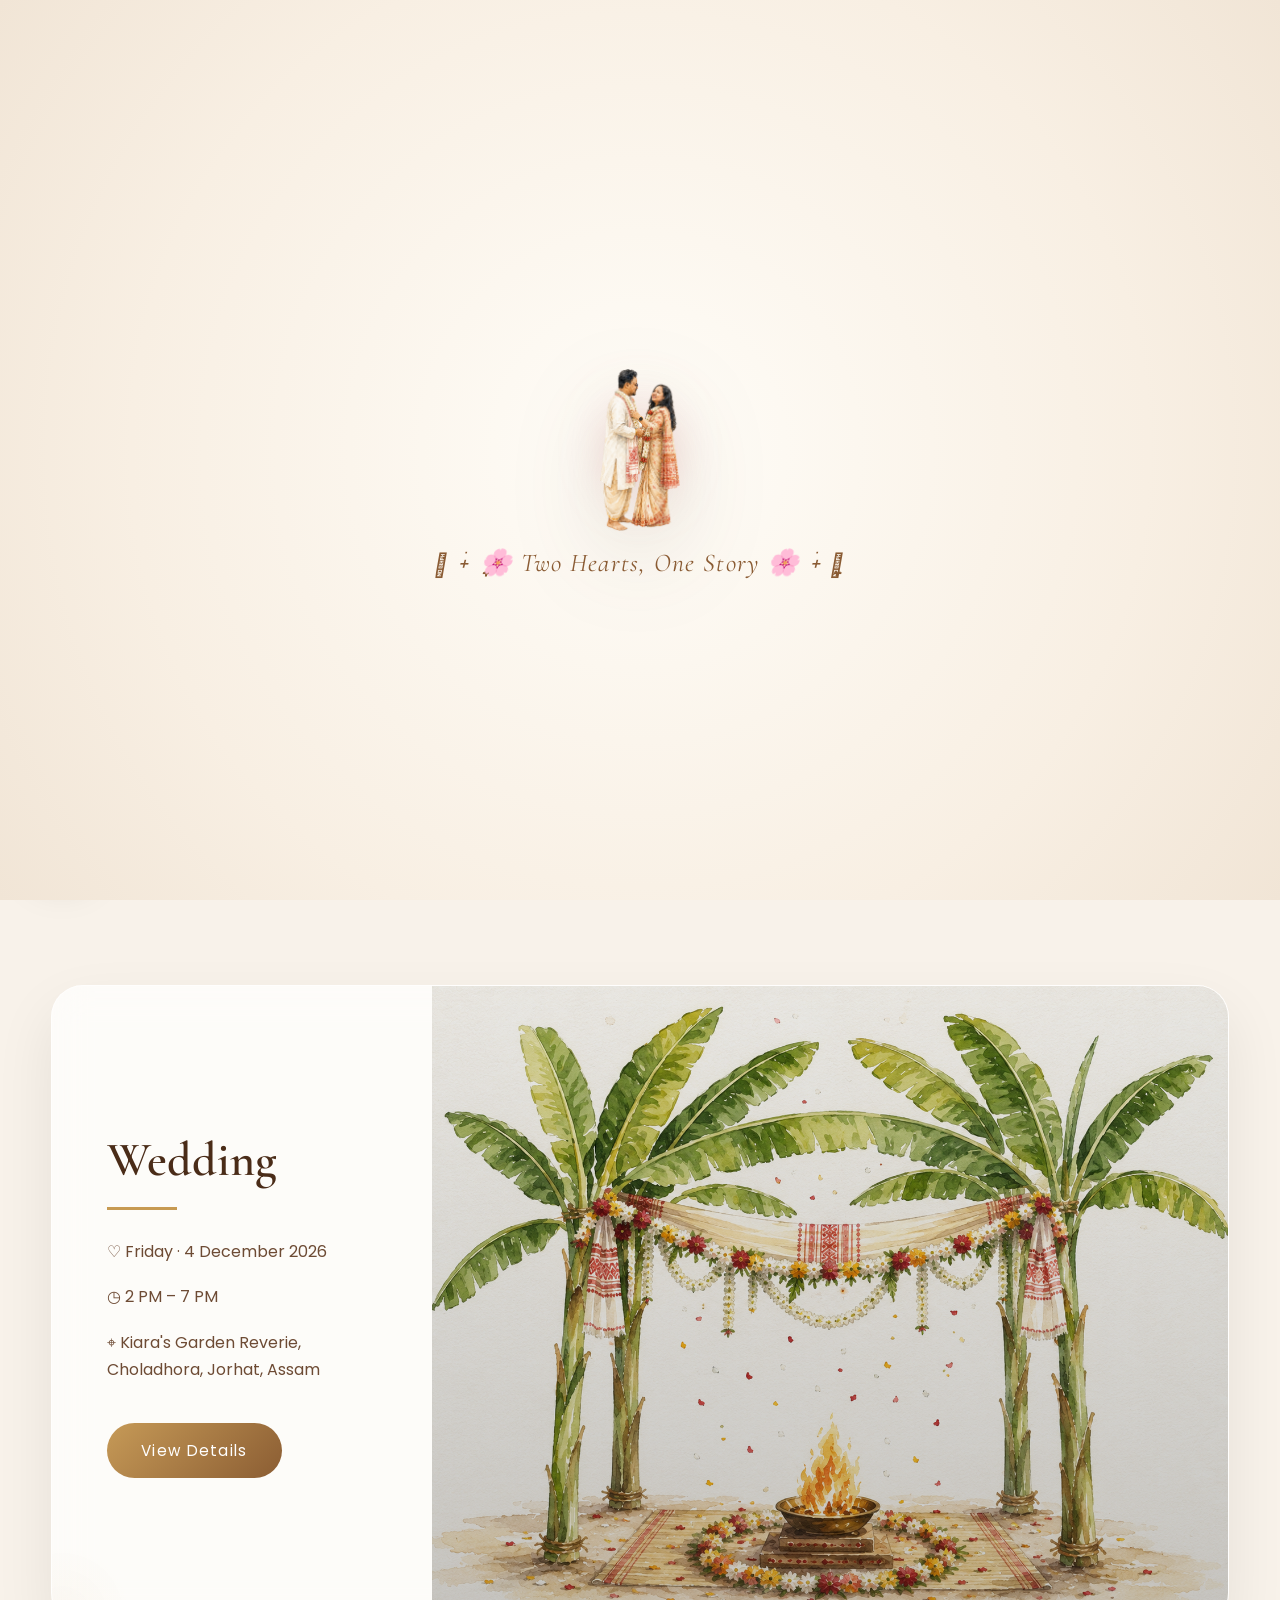
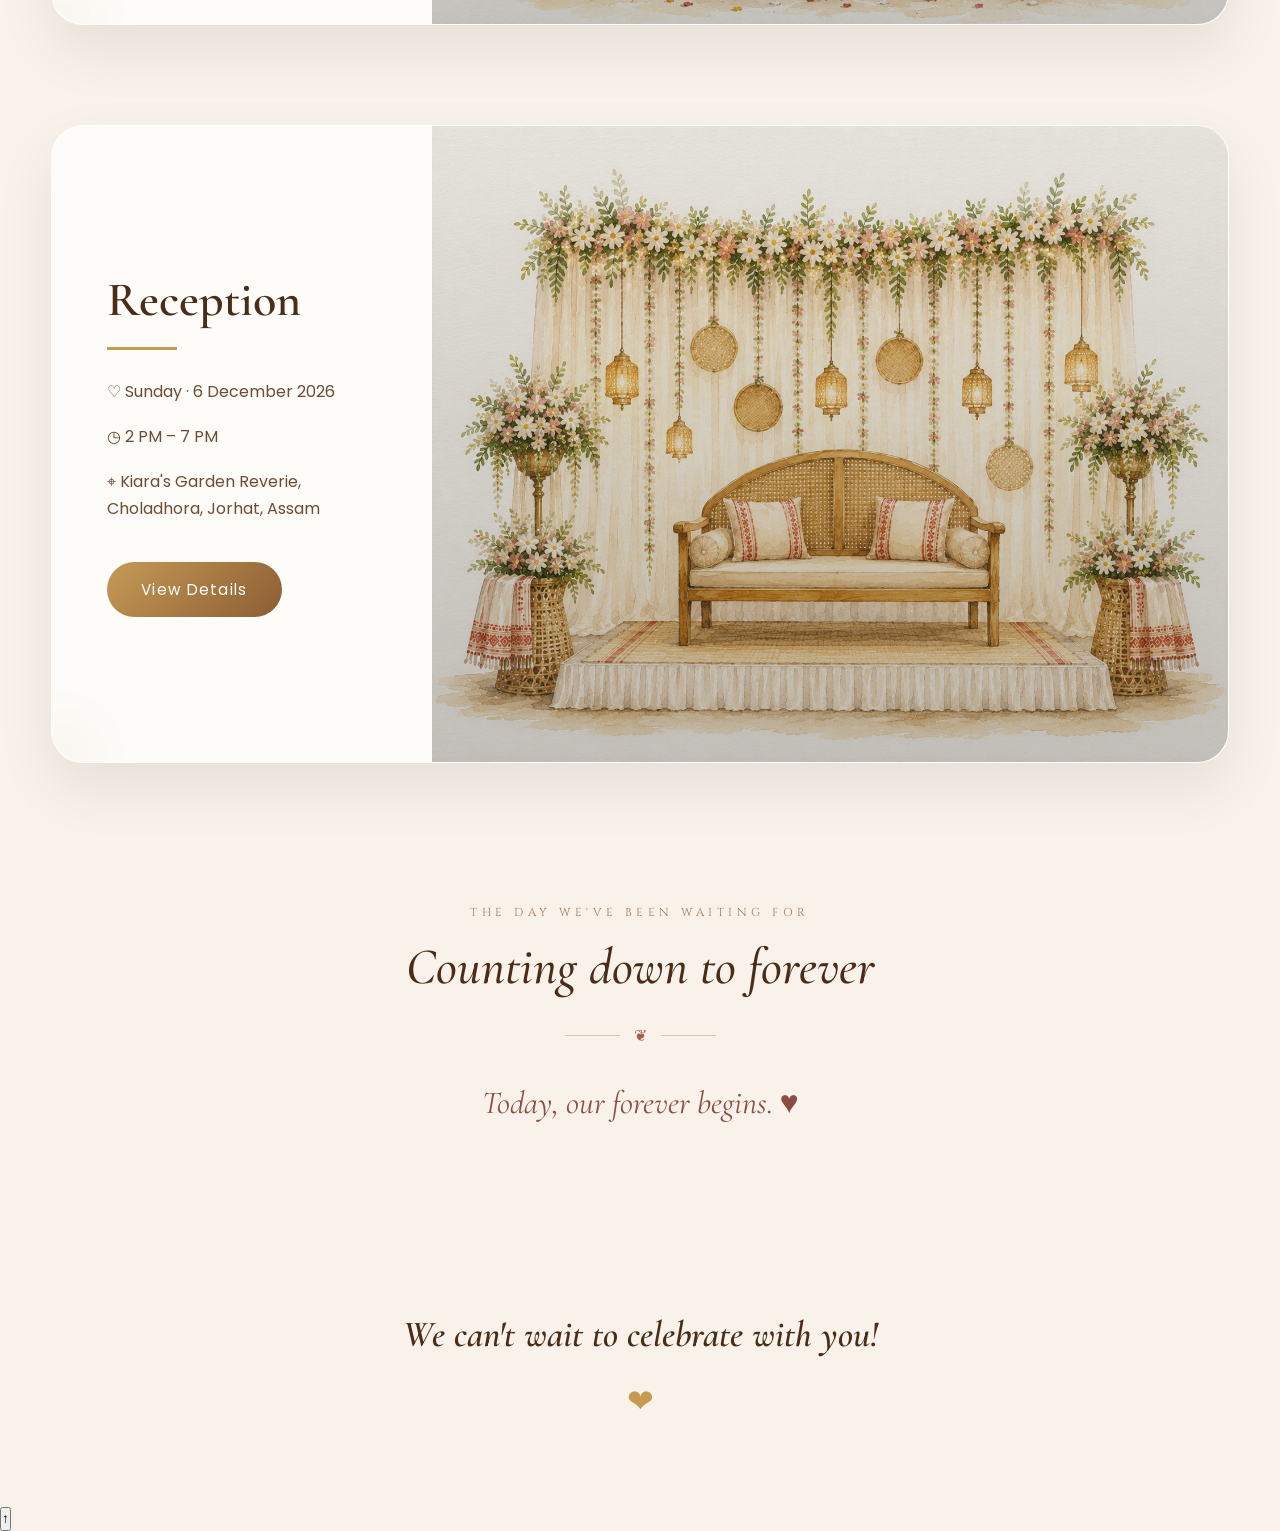
==== index.html @ 477355b5 "Changed date and time format" ====
<!DOCTYPE html>
<html lang="en">

<head>

    <meta charset="UTF-8">
    <meta name="viewport" content="width=device-width, initial-scale=1.0, maximum-scale=1.0">

    <title>Prabal & Angarika • A Celebration of Love</title>
    <meta name="description" content="Join us as we celebrate the beginning of forever.">

    <meta property="og:title" content="Prabal & Angarika • Wedding Invite">
    <meta property="og:description" content="Join us as we celebrate the beginning of forever.">
    <meta property="og:type" content="website">
    <meta property="og:url" content="https://praballahon.github.io/wedding-invitation/">
    <meta property="og:image" content="https://praballahon.github.io/wedding-invitation/assets/images/duo_cover_image.jpg">
    <meta property="og:image:width" content="1200">
    <meta property="og:image:height" content="627">

    <meta name="twitter:card" content="summary_large_image">
    <meta name="twitter:title" content="Prabal & Angarika • Wedding Invite">
    <meta name="twitter:description" content="Join us as we celebrate the beginning of forever.">
    <meta property="twitter:url" content="https://praballahon.github.io/wedding-invitation/">
    <meta property="twitter:image" content="https://praballahon.github.io/wedding-invitation/assets/images/duo_cover_image.jpg">

    <!-- Google Fonts -->
    <link rel="preconnect" href="https://fonts.googleapis.com">

    <link rel="preconnect" href="https://fonts.gstatic.com" crossorigin>

    <link href="https://fonts.googleapis.com/css2?family=Cormorant+Garamond:wght@300;400;500;600;700&family=Cinzel:wght@400;500;600&family=Poppins:wght@300;400;500;600&display=swap" rel="stylesheet">

    <!-- CSS -->
    <link rel="stylesheet" href="css/style.css">
    <link rel="stylesheet" href="css/hero.css">
    <link rel="stylesheet" href="css/cards.css">
    <link rel="stylesheet" href="css/animations.css">
    <link rel="stylesheet" href="css/responsive.css">
    <link rel="stylesheet" href="css/countdown.css">

</head>

<body>

    <!-- ==================================== -->
    <!-- Wedding Invitation Launch Screen -->
    <!-- ==================================== -->

    <div class="launch-screen" id="launchScreen">

        <div class="launch-content">

            <img
                src="assets/images/launch-image.png"
                alt="Angarika & Prabal"
                class="launch-image"
            >

            <div class="launch-glow"></div>

            <p class="launch-text">
                𓂃 ࣪˖ ִֶָ🌸 Two Hearts, One Story 🌸 ࣪˖ ִֶָ𓂃
            </p>

        </div>

    </div>

    <!-- ==================================== -->
    <!-- Background Decoration -->
    <!-- ==================================== -->

    <div class="background">

        <img src="assets/images/top-flowers.png" class="top-flowers">

        <img src="assets/images/left-leaf.png" class="left-leaf">

        <img src="assets/images/right-decoration.png" class="right-decoration">

        <!--<div class="particles"></div>-->

    </div>


    <!-- ==================================== -->
    <!-- Floating Logo -->
    <!-- ==================================== -->

    <a href="#" class="logo">

        <span>A&P</span>

    </a>


    <!-- ==================================== -->
    <!-- Menu -->
    <!-- ==================================== -->

    <!--<button class="menu-btn">

        ☰

    </button>-->
    <button class="menu-btn" id="menuBtn" aria-label="Open menu">
        ☰
    </button>

    <!-- ==================================== -->
    <!-- Navigation Menu -->
    <!-- ==================================== -->

    <div class="menu-overlay" id="menuOverlay">

        <button class="menu-close" id="menuClose" aria-label="Close menu">
            ×
        </button>

        <nav class="main-menu">

            <p class="menu-label">EXPLORE</p>

            <button class="menu-item" data-panel="story">
                <span class="menu-number">01</span>
                <span class="menu-title">Our Story</span>
                <span class="menu-arrow">↗</span>
            </button>

            <button class="menu-item" data-panel="venue">
                <span class="menu-number">02</span>
                <span class="menu-title">Venue</span>
                <span class="menu-arrow">↗</span>
            </button>
        </nav>

    </div>


    <!-- ==================================== -->
    <!-- Expandable Information Panel -->
    <!-- ==================================== -->

    <div class="info-panel" id="infoPanel">

        <button class="panel-close" id="panelClose">
            ×
        </button>

        <!-- ==================================== -->
        <!-- OUR STORY -->
        <!-- ==================================== -->

        <section class="info-content story-panel" id="storyPanel">

            <div class="story-header">

                <p class="info-eyebrow">
                    A little story about us
                </p>

                <h2>
                    Our Story
                </h2>

                <div class="info-divider"></div>

                <p class="story-intro">
                    From the first hello to forever,
                    here's a little piece of our journey.
                </p>

            </div>


            <!-- Timeline -->

            <div class="story-timeline">


                <!-- FIRST CONNECTION -->

                <div class="story-item">

                    <div class="story-image">

                        <img
                            src="assets/images/first_connection.png"
                            alt="Our first connection"
                        >

                    </div>

                    <div class="story-connector">

                        <span>♡</span>

                    </div>

                    <div class="story-content">

                        <span class="story-number">
                            01
                        </span>

                        <p class="story-label">
                            THE FIRST CONNECTION
                        </p>

                        <h3>
                            Facebook brought us together
                        </h3>

                        <p>
                            We connected on Facebook, followed each other, liked each other's posts, and slowly became curious about one another.
                        </p>

                    </div>

                </div>

                <!-- Getting to know -->

                <div class="story-item reverse">

                    <div class="story-image">

                        <img
                            src="assets/images/getting_to_know.png"
                            alt="Our friendship"
                        >

                    </div>

                    <div class="story-connector">

                        <span>♡</span>

                    </div>

                    <div class="story-content">

                        <span class="story-number">
                            02
                        </span>

                        <p class="story-label">
                            GETTING TO KNOW EACH OTHER
                        </p>

                        <h3>
                            Likes turned into conversations
                        </h3>

                        <p>
                            One conversation became another, and soon we were sharing stories, thoughts, laughter, and feelings.
                        </p>

                    </div>

                </div>


                <!-- First Meet -->

                <div class="story-item">

                    <div class="story-image">

                        <img
                            src="assets/images/first_meet.png"
                            alt="First Meet"
                        >

                    </div>

                    <div class="story-connector">

                        <span>♡</span>

                    </div>

                    <div class="story-content">

                        <span class="story-number">
                            03
                        </span>

                        <p class="story-label">
                            OUR FIRST MEETING
                        </p>

                        <h3>
                            From screens to real life
                        </h3>

                        <p>
                            After countless conversations, we finally met. What began online suddenly felt real
                        </p>

                    </div>

                </div>


                <!-- LOVE -->

                <div class="story-item reverse">

                    <div class="story-image">

                        <img
                            src="assets/images/love_begin.png"
                            alt="Our Love"
                        >

                    </div>

                    <div class="story-connector">

                        <span>♡</span>

                    </div>

                    <div class="story-content">

                        <span class="story-number">
                            04
                        </span>

                        <p class="story-label">
                            FALLING IN LOVE
                        </p>

                        <h3>
                            And then, we fell in love
                        </h3>

                        <p>
                            Somewhere along the way, five beautiful years followed — filled with memories, laughter, little adventures, and growing together.
                        </p>

                    </div>

                </div>

                <!-- PROPOSAL -->

                <div class="story-item reverse">

                    <div class="story-image">

                        <img
                            src="assets/images/proposal.png"
                            alt="Our proposal"
                        >

                    </div>

                    <div class="story-connector">

                        <span>♡</span>

                    </div>

                    <div class="story-content">

                        <span class="story-number">
                            05
                        </span>

                        <p class="story-label">
                            THE PROPOSAL
                        </p>

                        <h3>
                            One question. A lifetime of answers
                        </h3>

                        <p>
                            After five years together, in December 2025, I asked the question that would change our lives forever. “Will you marry me?”
                        </p>

                    </div>

                </div>


                <!-- MARRIAGE -->

                <div class="story-item final-story">

                    <div class="story-image">

                        <img
                            src="assets/images/infinite.png"
                            alt="Our marriage"
                        >

                    </div>

                    <div class="story-connector">

                        <span>♥</span>

                    </div>

                    <div class="story-content">

                        <span class="story-number">
                            06
                        </span>

                        <p class="story-label">
                            OUR NEXT CHAPTER
                        </p>

                        <h3>
                            From “us” to “forever.”
                        </h3>

                        <p>
                            And now, one year after that question, we're ready to begin the
                            most beautiful chapter of our story — as husband and wife.
                        </p>

                    </div>

                </div>

            </div>


            <div class="story-ending">

                <span>❦</span>

                <p>
                    And this is only the beginning...
                </p>

                <span>❦</span>

            </div>

        </section>


        <!-- VENUE -->

        <section class="info-content venue-content" id="venuePanel">

            <div class="info-number">02</div>

            <p class="info-eyebrow">
                Where we celebrate
            </p>

            <h2>
                The Venue
            </h2>

            <div class="info-divider"></div>

            <h3>
                Kiara's Garden Reverie
            </h3>

            <p class="venue-address">
                Choladhora,<br>
                Jorhat, Assam
            </p>

            <!--<div class="venue-details">

                <div>
                    <span>DATE</span>
                    <strong>6 December 2026</strong>
                </div>

                <div>
                    <span>TIME</span>
                    <strong>2 PM onwards</strong>
                </div>

            </div>-->

            <div class="venue-map">

                <iframe
                    src="https://www.google.com/maps?q=Kiara's%20Garden%20Reverie,%20Choladhora,%20Jorhat,%20Assam&output=embed"
                    loading="lazy"
                    referrerpolicy="no-referrer-when-downgrade"
                    allowfullscreen>
                </iframe>

            </div>

            <a
                href="https://www.google.com/maps/search/?api=1&query=Kiara's+Garden+Reverie+Jorhat+Assam"
                target="_blank"
                class="map-button"
            >
                Open in Google Maps ↗
            </a>

        </section>

    </div>


    <!-- ==================================== -->
    <!-- HERO -->
    <!-- ==================================== -->

    <header class="hero">

        <div class="hero-content">

            <div class="subtitle">

                Wedding Invitation

            </div>

            <div class="divider"></div>

            <h1>

                <span>Angarika</span>

                <small>&</small>

                <span>Prabal</span>

            </h1>

            <p class="tagline">

                Together Forever

            </p>

            <!--<div class="hero-info">

                <div>

                    📅

                    <span>4 December 2026</span>

                </div>

                <div>

                    📍

                    <span>Jorhat, Assam</span>

                </div>

            </div>-->
            <div class="poem-text">

            <p>
            আঘোণত সেউজীয়াবোৰ সোণোৱালী হৈ
            একাঠু বোকাত গুজি অহা সপোনবোৰে
            পোখা মেলে।
        </p>

        <p>
            আঘোণে হালধীয়া হাঁহিৰে
            সপোন সাৰ্থক কৰে।
        </p>

        <p>
            এনে এটি আঘোণৰ পবিত্ৰ দিনত
            সমাজক সাক্ষী কৰি
            "ন পৰিয়াল" হ'বলৈ ওলাইছে
            দুয়োখন ঘৰৰে সবাতোকৈ সৰু
            আৰু মৰমৰ
            আংগাৰিকা আৰু প্ৰৱাল।
        </p>
        <p>
            এই শুভ ক্ষণত আপোনাৰ আৰু আপোনাৰ পৰিয়ালৰ উপস্থিতি আৰু আৰ্শীবাদ একান্তই কামনা কৰি সাদৰেৰে নিমন্ত্ৰণ জনালোঁ।
        </p>

        </div>

            <div class="scroll-down">

                Scroll Down

            </div>

        </div>

    </header>



    <!-- ==================================== -->
    <!-- EVENTS -->
    <!-- ==================================== -->

    <section class="events" id="wedding-section">
        <!-- Wedding -->

        <article class="event-card">

            <div class="event-left">
                <h2>

                    Wedding

                </h2>

                <div class="line"></div>

                <ul>

                    <li>

                        ♡   Friday · 4 December 2026

                    </li>

                    <li>

                        ◷  2 PM – 7 PM

                    </li>

                    <li>

                        ⌖  Kiara's Garden Reverie, Choladhora, Jorhat, Assam

                    </li>

                </ul>

                <button class="expand-btn">

                    View Details

                </button>

            </div>

            <div class="event-right">

                <img src="assets/images/wedding_mondop.png">

            </div>

            <div class="expandable">

                <h3>Wedding Ceremony</h3>

                <p>
                    As the gentle breeze of December carries the promise of new beginnings and nature is adorned in its golden splendour, two hearts prepare to embark on a beautiful journey of togetherness.
                    With immense joy and the blessings of our families, we cordially invite you to celebrate the wedding.

                </p>

                <div class="timeline">

                    <!--<div>2:00 PM - Guest Arrival</div>-->

                    <div>2:00 PM - Wedding Rituals</div>

                    <!--<div>4:00 PM - Blessings</div>

                    <div>5:00 PM - Lunch</div>-->

                </div>
                <button class="venue-link" data-panel="venue" id="btnVenueWedding">
                    View Venue <span>↗</span>
                </button>

            </div>

        </article>

    </section>
    <section class="events" id="reception-section">
        <!-- Reception -->
        <article class="event-card">
            <div class="event-left">
                <h2>

                    Reception

                </h2>

                <div class="line"></div>

                <ul>

                    <li>

                        ♡   Sunday · 6 December 2026

                    </li>

                    <li>

                        ◷  2 PM – 7 PM

                    </li>

                    <li>

                        ⌖  Kiara's Garden Reverie, Choladhora, Jorhat, Assam

                    </li>

                </ul>

                <button class="expand-btn">

                    View Details

                </button>

            </div>

            <div class="event-right">

                <img src="assets/images/reception_mondop.png">

            </div>

            <div class="expandable">

                <h3>Reception</h3>

                <p>
                    With immense joy and the blessings of our families, we cordially invite you to celebrate the wedding reception.
                    Your gracious presence will make our celebration truly special as we gather to rejoice in this sacred union. We seek your love, blessings, and heartfelt wishes as we begin this new chapter of our lives together.
                </p>

                <div class="timeline">
                    <div>2:00 PM - Welcome</div>
                    <div>2:30 PM onwards - Lunch</div>
                </div>
                <button class="venue-link" data-panel="venue" id="btnVenueReception">
                    View Venue <span>↗</span>
                </button>

            </div>

        </article>

    </section>

    <section class="countdown-section">
        <p class="countdown-eyebrow">
            The Day We've Been Waiting For
        </p>

        <h2 class="countdown-title">
            Counting down to forever
        </h2>

        <div class="countdown-ornament">

            <span></span>

            <i>❦</i>

            <span></span>

        </div>


        <div
            class="countdown-timer"
            id="countdown"
        >
            <!-- Days -->

            <div class="countdown-unit">

                <span
                    class="countdown-number"
                    id="days"
                >
                    000
                </span>

                <span class="countdown-label">
                    DAYS
                </span>

            </div>


            <span class="countdown-separator">
                :
            </span>


            <!-- Hours -->

            <div class="countdown-unit">

                <span
                    class="countdown-number"
                    id="hours"
                >
                    00
                </span>

                <span class="countdown-label">
                    HOURS
                </span>

            </div>


            <span class="countdown-separator">
                :
            </span>


            <!-- Minutes -->

            <div class="countdown-unit">

                <span
                    class="countdown-number"
                    id="minutes"
                >
                    00
                </span>

                <span class="countdown-label">
                    MINUTES
                </span>

            </div>


            <span class="countdown-separator">
                :
            </span>


            <!-- Seconds -->
            <div class="countdown-unit">
                <span
                    class="countdown-number"
                    id="seconds"
                >
                    00
                </span>

                <span class="countdown-label">
                    SECONDS
                </span>
            </div>
        </div>
    </section>



    <!-- ==================================== -->
    <!-- Footer -->
    <!-- ==================================== -->

    <footer>

        <h2>

            We can't wait to celebrate with you!

        </h2>

        <div class="heart">

            ❤

        </div>

    </footer>



    <!-- Scripts -->
    <script src="js/animations.js"></script>
    <script src="js/music_control.js"></script>
    <script src="js/main.js"></script>

    <script src="js/accordion.js"></script>

    <script src="js/scroll.js"></script>
    <!--<script src="js/music.js"></script>-->
    <script src="js/countdown.js"></script>
    <script src="js/event-mode.js"></script>

</body>

</html>
---- css/style.css ----
/* ==========================================
   RESET
========================================== */
@import url("colors.css");

*,
*::before,
*::after {
    margin: 0;
    padding: 0;
    box-sizing: border-box;
}

html {
    scroll-behavior: smooth;
}

body {

    background: #f8f2ea;

    color: #4a2c18;

    font-family: "Poppins", sans-serif;

    overflow-x: hidden;

    position: relative;
    width: 100%;
    max-width: 100%;
}

/* ==========================================
   COLORS
========================================== */

:root {

    --primary: #8a5b33;

    --secondary: #c79a52;

    --dark: #4a2c18;

    --paper: #fffaf4;

    --card: rgba(255,255,255,.72);

    --shadow: rgba(77,53,32,.18);

    --border: rgba(255,255,255,.6);

}

/* ==========================================
   TYPOGRAPHY
========================================== */

h1,
h2,
h3 {

    font-family: "Cormorant Garamond", serif;

    font-weight: 600;

}

.subtitle {

    font-family: "Cinzel", serif;

    text-transform: uppercase;

    letter-spacing: .35rem;

    color: var(--secondary);

    font-size: .95rem;

}

.tagline {

    font-family: "Cormorant Garamond", serif;

    font-size: 2rem;

    margin-top: 1rem;

    color: var(--dark);

}

p {

    line-height: 1.8;

}

/* ==========================================
   BACKGROUND
========================================== */

body::before {

    content: "";

    position: fixed;

    inset: 0;

    background:

        radial-gradient(circle at top,
            rgba(255,255,255,.85),
            rgba(248,242,234,.95)),

        url("../assets/images/paper-texture.jpg");

    background-size: cover;

    opacity: .95;

    z-index: -3;

}

/* soft glow */

body::after {

    content: "";

    position: fixed;

    inset: 0;

    background:
        radial-gradient(circle at center,
            rgba(255,255,255,.15),
            transparent 70%);

    pointer-events: none;

    z-index: -2;

}

/* ==========================================
   DECORATIONS
========================================== */

.background {
    position: fixed;
    inset: 0;
    pointer-events: none;
    overflow: hidden;
    z-index: -1;
    width: 100%;
}

.top-flowers {

    position: absolute;

    top: 0;

    left: 50%;

    width: 100%;

    transform: translateX(-50%);

}

.left-leaf {

    position: absolute;

    top: 1%;

    left: -1%;

    width: 240px;

}

.right-decoration {

    position: fixed;

    bottom: 1vh;

    right: 0;

    width: min(50vw, 400px);

}

/* ==========================================
   LOGO
========================================== */

.logo {

    position: fixed;

    top: 30px;

    left: 35px;

    width: 72px;

    height: 72px;

    border-radius: 50%;

    text-decoration: none;

    display: flex;

    align-items: center;

    justify-content: center;

    background: linear-gradient(
        145deg,
        #b3281f,
        #7b130d
    );

    color: white;

    font-size: 1.8rem;

    font-family: "Cormorant Garamond", serif;

    box-shadow: 0 12px 35px rgba(0,0,0,.18);

    transition: .4s;

    z-index: 100;
}

.logo:hover {

    transform: scale(1.08);

}

/* ==========================================
   MENU BUTTON
========================================== */

.menu-btn {

    position: fixed;

    top: 30px;

    right: 35px;

    width: 72px;

    height: 72px;

    border-radius: 50%;

    border: none;

    background: rgba(255,255,255,.85);

    backdrop-filter: blur(12px);

    font-size: 2rem;

    color: var(--dark);

    cursor: pointer;

    box-shadow: 0 10px 30px rgba(0,0,0,.15);

    transition: .35s;

    z-index: 100;
}

.menu-btn:hover {

    transform: rotate(90deg);

    background: white;

}

/* ==========================================
   HERO
========================================== */

.hero {

    min-height: 100vh;

    display: flex;

    align-items: center;

    justify-content: center;

    padding: 100px 30px 60px;

}

.hero-content {

    width: 100%;

    max-width: 900px;

    text-align: center;

}

/* ==========================================
   DIVIDER
========================================== */

.divider {

    width: 170px;

    height: 1px;

    background: var(--secondary);

    margin: 22px auto;

    position: relative;

}

.divider::before {

    content: "❦";

    position: absolute;

    left: 50%;

    transform: translate(-50%, -50%);

    top: 50%;

    background: var(--paper);

    color: var(--secondary);

    padding: 0 12px;

}

/* ==========================================
   SECTION
========================================== */

section {

    width: min(1200px,92%);

    margin: auto;

}

/* ==========================================
   FOOTER
========================================== */

footer {

    text-align: center;

    padding: 80px 20px;

}

footer h2 {

    font-size: 2.3rem;

    font-style: italic;

    color: var(--dark);

}

.heart {

    font-size: 2rem;

    margin-top: 20px;

    color: var(--secondary);

}

/* ==========================================
   BUTTON
========================================== */

button {

    font-family: inherit;

}

button:hover {

    cursor: pointer;

}

/* ==========================================
   IMAGES
========================================== */

img {

    display: block;

    max-width: 100%;

}

/* ==========================================
   MUSIC BUTTON
========================================== */

.music-btn{

    position:fixed;

    left:30px;

    bottom:30px;

    width:64px;

    height:64px;

    border:none;

    border-radius:50%;

    background:rgba(255,255,255,.9);

    backdrop-filter:blur(15px);

    color:#8a5b33;

    font-size:28px;

    cursor:pointer;

    box-shadow:0 15px 40px rgba(0,0,0,.15);

    transition:.4s;

    z-index:1101;

}

.music-btn:hover{

    transform:scale(1.08);

}

.music-btn.playing{

    animation:musicPulse 2s infinite;

}

@keyframes musicPulse{

    0%{

        box-shadow:0 0 0 0 rgba(201,160,86,.5);

    }

    70%{

        box-shadow:0 0 0 20px rgba(201,160,86,0);

    }

    100%{

        box-shadow:0 0 0 0 rgba(201,160,86,0);

    }

}

/* ==========================================
   MENU OVERLAY
========================================== */

.menu-overlay {

    position: fixed;

    inset: 0;

    background: rgba(255, 250, 244, .97);

    backdrop-filter: blur(25px);

    z-index: 900;

    display: flex;

    align-items: center;

    justify-content: center;

    opacity: 0;

    visibility: hidden;

    transition:
        opacity .5s ease,
        visibility .5s ease;

}

.menu-overlay.open {

    opacity: 1;

    visibility: visible;

}


/* ==========================================
   MENU CLOSE
========================================== */

.menu-close {

    position: absolute;

    top: 30px;

    right: 35px;

    width: 72px;

    height: 72px;

    border: none;

    border-radius: 50%;

    background: white;

    color: var(--dark);

    font-size: 2.5rem;

    cursor: pointer;

    box-shadow:
        0 15px 40px rgba(0,0,0,.12);

    transition: .35s;

}

.menu-close:hover {

    transform: rotate(90deg);

}


/* ==========================================
   MENU
========================================== */

.main-menu {

    width: min(850px, 90%);

}

.menu-label {

    font-family: "Cinzel", serif;

    font-size: .75rem;

    letter-spacing: .3rem;

    color: var(--secondary);

    margin-bottom: 30px;

}


/* ==========================================
   MENU ITEM
========================================== */

.menu-item {

    width: 100%;

    display: grid;

    grid-template-columns: 70px 1fr 50px;

    align-items: center;

    padding: 28px 10px;

    background: none;

    border: none;

    border-bottom: 1px solid rgba(74,44,24,.15);

    color: var(--dark);

    text-align: left;

    cursor: pointer;

    transition: .4s;

}

.menu-item:hover {

    padding-left: 25px;

    color: #9b6a3d;

}


/* number */

.menu-number {

    font-family: "Cinzel", serif;

    font-size: .8rem;

    color: var(--secondary);

}


/* title */

.menu-title {

    font-family: "Cormorant Garamond", serif;

    font-size: clamp(2.5rem, 5vw, 4.5rem);

    font-weight: 500;

}


/* arrow */

.menu-arrow {

    font-size: 1.8rem;

    transition: .4s;

}

.menu-item:hover .menu-arrow {

    transform: translate(7px, -7px);

}


/* ==========================================
   INFO PANEL
========================================== */

.info-panel {

    position: fixed;

    inset: 0;

    z-index: 1100;

    background:

        radial-gradient(
            circle at 50% 30%,
            #fffdf9,
            #f4eadf
        );

    overflow-y: auto;

    opacity: 0;

    visibility: hidden;

    transform: translateY(30px);

    transition:
        opacity .5s ease,
        transform .6s ease,
        visibility .5s;

}

.info-panel.open {

    opacity: 1;

    visibility: visible;

    transform: translateY(0);

}


/* ==========================================
   PANEL CLOSE
========================================== */

.panel-close {

    position: fixed;

    top: 30px;

    right: 35px;

    width: 64px;

    height: 64px;

    border: none;

    border-radius: 50%;

    background: rgba(255,255,255,.85);

    backdrop-filter: blur(10px);

    font-size: 2rem;

    color: var(--dark);

    cursor: pointer;

    box-shadow:
        0 15px 35px rgba(0,0,0,.12);

    z-index: 20;

    transition: .35s;

}

.panel-close:hover {

    transform: rotate(90deg);

}


/* ==========================================
   INFO CONTENT
========================================== */

.info-content {

    min-height: 100vh;

    width: min(900px, 90%);

    margin: auto;

    padding:
        140px 0
        100px;

    display: none;

    flex-direction: column;

    justify-content: center;

    position: relative;

}

.info-content.active {

    display: flex;

    animation: panelReveal .8s ease;

}


/* ==========================================
   PANEL TYPOGRAPHY
========================================== */

.info-number {

    position: absolute;

    top: 80px;

    right: 0;

    font-family: "Cinzel", serif;

    font-size: 8rem;

    color: rgba(180,130,65,.08);

    line-height: 1;

}

.info-eyebrow {

    font-family: "Cinzel", serif;

    text-transform: uppercase;

    letter-spacing: .3rem;

    font-size: .8rem;

    color: var(--secondary);

    margin-bottom: 15px;

}

.info-content h2 {

    font-size: clamp(4rem, 8vw, 7rem);

    line-height: .9;

    color: var(--dark);

}

.info-divider {

    width: 100px;

    height: 2px;

    background: var(--secondary);

    margin: 35px 0;

}


/* ==========================================
   STORY
========================================== */

.story-text {

    max-width: 720px;

    font-family: "Cormorant Garamond", serif;

    font-size: 1.6rem;

    line-height: 1.7;

    color: #654631;

    margin-bottom: 25px;

}

.story-ending {

    font-style: italic;

    color: #8a5b33;

}


/* ==========================================
   VENUE
========================================== */

.venue-content h3 {

    font-family: "Cormorant Garamond", serif;

    font-size: 3rem;

    font-weight: 500;

    margin-bottom: 15px;

}

.venue-address {

    font-family: "Cormorant Garamond", serif;

    font-size: 1.5rem;

    line-height: 1.6;

    color: #6d4b34;

}


/* ==========================================
   VENUE DETAILS
========================================== */

.venue-details {

    display: flex;

    gap: 70px;

    margin: 45px 0;

}

.venue-details div {

    display: flex;

    flex-direction: column;

    gap: 8px;

}

.venue-details span {

    font-family: "Cinzel", serif;

    font-size: .7rem;

    letter-spacing: .2rem;

    color: var(--secondary);

}

.venue-details strong {

    font-family: "Cormorant Garamond", serif;

    font-size: 1.4rem;

    font-weight: 500;

}


/* ==========================================
   MAP
========================================== */

/* ==========================================
   GOOGLE MAP
========================================== */

.venue-map {

    width: 100%;

    height: 320px;

    margin-top: 35px;

    border-radius: 28px;

    overflow: hidden;

    background: #eee;

    box-shadow:
        0 25px 60px rgba(0, 0, 0, .10);

    border: 6px solid rgba(255, 255, 255, .75);

}

.venue-map iframe {

    width: 100%;

    height: 100%;

    border: 0;

    display: block;

    filter: saturate(.75) sepia(.08);

}

.map-placeholder {

    height: 100%;

    display: flex;

    flex-direction: column;

    align-items: center;

    justify-content: center;

    text-align: center;

}

.map-placeholder span {

    font-size: 3rem;

}

.map-placeholder p {

    font-family: "Cormorant Garamond", serif;

    font-size: 1.8rem;

    margin-top: 10px;

}

.map-placeholder small {

    color: #80634c;

}


/* ==========================================
   MAP BUTTON
========================================== */

.map-button {

    align-self: flex-start;

    margin-top: 25px;

    padding: 16px 28px;

    border-radius: 50px;

    text-decoration: none;

    color: white;

    background: #8a5b33;

    transition: .35s;

}

.map-button:hover {

    transform: translateY(-4px);

    box-shadow:
        0 15px 35px rgba(100,60,30,.25);

}


/* ==========================================
   PANEL ANIMATION
========================================== */

@keyframes panelReveal {

    from {

        opacity: 0;

        transform: translateY(40px);

    }

    to {

        opacity: 1;

        transform: translateY(0);

    }

}

/* ==========================================
   WEDDING LAUNCH SCREEN
========================================== */

.launch-screen {

    position: fixed;

    inset: 0;

    width: 100%;
    height: 100%;

    z-index: 10000;

    display: flex;

    align-items: center;
    justify-content: center;

    background:
        radial-gradient(
            circle at center,
            #fffdf8 0%,
            #f8efe3 65%,
            #f1e5d6 100%
        );

    overflow: hidden;

    opacity: 1;

    visibility: visible;

    transition:
        opacity 1s ease,
        visibility 1s ease;

}


/* ==========================================
   CONTENT
========================================== */

.launch-content {

    position: relative;

    width: min(80px, 28vw);

    display: flex;

    align-items: center;

    justify-content: center;

    flex-direction: column;

}


/* ==========================================
   IMAGE
========================================== */

.launch-image {

    position: relative;

    z-index: 2;

    width: 100%;

    height: auto;

    object-fit: contain;

    animation:
        launchImageIn 1.5s
        cubic-bezier(.22,1,.36,1)
        forwards;

    filter:
        drop-shadow(
            0 25px 45px
            rgba(74,44,24,.15)
        );

}


/* ==========================================
   SOFT GLOW
========================================== */

.launch-glow {

    position: absolute;

    width: 100%;
    height: 100%;

    left: 50%;
    top: 50%;

    transform: translate(-50%, -50%);

    border-radius: 50%;

    background:
        radial-gradient(
            circle,
            rgba(180, 55, 70, .25) 0%,
        rgba(210, 90, 105, .16) 30%,
        rgba(245, 170, 175, .10) 50%,
            transparent 72%
        );

    filter: blur(22px);

    z-index: 0;

    pointer-events: none;

    animation:
        launchGlow 0.1s ease-in-out infinite;

}


/* ==========================================
   INITIALS
========================================== */

.launch-text {

    position: absolute;
    z-index: 5;

    bottom: -55px;
    left: 50%;

    transform: translateX(-50%);

    width: max-content;
    max-width: none;

    white-space: nowrap;

    font-family: "Cormorant Garamond", serif;
    font-size: clamp(1rem, 3vw, 1.6rem);
    font-style: italic;

    letter-spacing: .08rem;

    color: #8a5b33;

    opacity: 0;

    animation:
        launchTextIn .5s ease .3s forwards;

}


/* ==========================================
   EXIT STATE
========================================== */

.launch-screen.hide {

    opacity: 0;

    visibility: hidden;

    pointer-events: none;

}


/* ==========================================
   IMAGE ANIMATION
========================================== */

@keyframes launchImageIn {

    0% {

        opacity: 0;

        transform:
            scale(.88)
            translateY(20px);

    }

    40% {

        opacity: 1;

    }

    100% {

        opacity: 1;

        transform:
            scale(1)
            translateY(0);

    }

}


/* ==========================================
   GLOW ANIMATION
========================================== */

@keyframes launchGlow {

    0% {
        transform:
            translate(-50%, -50%)
            scale(.92);
    }

    50% {
        transform:
            translate(-50%, -50%)
            scale(1.04);
    }

    100% {
        transform:
            translate(-50%, -50%)
            scale(.92);
    }

}


/* ==========================================
   TEXT ANIMATION
========================================== */

@keyframes launchTextIn {

    from {
        opacity: 0;
        transform: translateX(-50%) translateY(12px);
    }

    to {
        opacity: 1;
    }

}

/* ==========================================
   OUR STORY
========================================== */

.story-panel {

    width: min(1100px, 92%);

}


/* ==========================================
   STORY HEADER
========================================== */

.story-header {

    text-align: center;

    max-width: 700px;

    margin:
        0 auto 100px;

}

.story-header h2 {

    margin-top: 10px;

}

.story-intro {

    font-family:
        "Cormorant Garamond",
        serif;

    font-size: 1.5rem;

    line-height: 1.7;

    color: #76553d;

}


/* ==========================================
   TIMELINE
========================================== */

.story-timeline {

    position: relative;

    display: flex;

    flex-direction: column;

    gap: 100px;

}


/* vertical line */

.story-timeline::before {

    content: "";

    position: absolute;

    top: 0;

    bottom: 0;

    left: 50%;

    width: 1px;

    background:
        linear-gradient(
            to bottom,
            transparent,
            rgba(180,120,60,.45) 5%,
            rgba(180,120,60,.45) 95%,
            transparent
        );

    transform: translateX(-50%);

}


/* ==========================================
   STORY ITEM
========================================== */

.story-item {

    display: grid;

    grid-template-columns:
        1fr
        80px
        1fr;

    align-items: center;

    position: relative;

}


/* ==========================================
   IMAGE
========================================== */

.story-image {

    width: 100%;

    aspect-ratio: 4 / 3;

    overflow: hidden;

    border-radius: 24px;

    background: #eee4d7;

    box-shadow:
        0 20px 50px
        rgba(70,40,20,.12);

    transform:
        rotate(-1.5deg);

    transition:
        transform .6s ease,
        box-shadow .6s ease;

}

.story-item:hover .story-image {

    transform:
        rotate(0deg)
        scale(1.025);

    box-shadow:
        0 30px 65px
        rgba(70,40,20,.18);

}

.story-image img {

    width: 100%;

    height: 100%;

    object-fit: cover;

    transition:
        transform 1s ease;

}

.story-item:hover .story-image img {

    transform: scale(1.06);

}


/* ==========================================
   REVERSE
========================================== */

.story-item.reverse .story-image {

    grid-column: 3;

    grid-row: 1;

    transform:
        rotate(1.5deg);

}

.story-item.reverse:hover .story-image {

    transform:
        rotate(0deg)
        scale(1.025);

}

.story-item.reverse .story-content {

    grid-column: 1;

    grid-row: 1;

}


/* ==========================================
   CONNECTOR
========================================== */

.story-connector {

    grid-column: 2;

    display: flex;

    align-items: center;

    justify-content: center;

    position: relative;

    z-index: 3;

}

.story-connector span {

    width: 52px;

    height: 52px;

    display: flex;

    align-items: center;

    justify-content: center;

    border-radius: 50%;

    background:
        #fffaf4;

    border:
        1px solid
        rgba(180,120,60,.35);

    color:
        #b56b58;

    font-size: 1.2rem;

    box-shadow:
        0 8px 25px
        rgba(70,40,20,.12);

}


/* ==========================================
   STORY CONTENT
========================================== */

.story-content {

    padding: 0 45px;

}

.story-number {

    font-family:
        "Cinzel",
        serif;

    font-size: .75rem;

    letter-spacing: .15rem;

    color: #c79a52;

}

.story-label {

    margin-top: 12px;

    font-family:
        "Cinzel",
        serif;

    font-size: .65rem;

    letter-spacing: .18rem;

    color: #a57a55;

}

.story-content h3 {

    margin:
        8px 0 12px;

    font-size: 2.8rem;

    font-weight: 500;

    color: #4a2c18;

}

.story-content > p:last-child {

    font-family:
        "Cormorant Garamond",
        serif;

    font-size: 1.3rem;

    line-height: 1.65;

    color: #76553d;

}


/* ==========================================
   FINAL STORY
========================================== */

.final-story .story-connector span {

    background:
        #9f463c;

    color:
        white;

    border-color:
        #9f463c;

}


/* ==========================================
   ENDING
========================================== */

.story-ending {

    margin-top: 100px;

    text-align: center;

    display: flex;

    align-items: center;

    justify-content: center;

    gap: 20px;

    color: #9f6a4c;

}

.story-ending p {

    font-family:
        "Cormorant Garamond",
        serif;

    font-size: 1.5rem;

    font-style: italic;

}

.story-ending span {

    color: #b56b58;

}

/* ==========================================
   HERO POEM
========================================== */

.hero-poem {

    width: min(620px, 90vw);

    margin: 45px auto 0;

    padding: 30px 35px;

    text-align: center;

    position: relative;

}


/* subtle watercolor/paper atmosphere */

.hero-poem::before {

    content: "";

    position: absolute;

    inset: 0;

    background:
        radial-gradient(
            ellipse at center,
            rgba(255, 250, 240, .65),
            transparent 70%
        );

    filter: blur(8px);

    z-index: -1;

}


/* ==========================================
   POEM
========================================== */

.hero-poem {

    width: min(390px, 82vw);
    margin: 25px auto 0;
    padding: 5px;
    text-align: center;

}

.poem-text p {

    margin: 0 0 12px;

}

.poem-ornament {

    margin: 5px 0;

    font-size: 1.1rem;

}


/* ==========================================
   AUTHOR
========================================== */

.poem-author {

    margin-top: 15px;

    font-family:
        "Cormorant Garamond",
        serif;

    font-size: 1rem;

    font-style: italic;

    color: #9a6a52;

    letter-spacing: .05rem;

}

.venue-link {
    display: flex;
    align-items: center;
    justify-content: center;
    gap: 6px;

    width: fit-content;

    margin: 25px auto 5px;

    padding: 7px 16px;

    border: 1px solid rgba(141, 76, 66, 0.4);
    border-radius: 20px;

    background: transparent;

    color: #8d4c42;

    font-family: "Cormorant Garamond", serif;
    font-size: 1rem;

    cursor: pointer;
}

.venue-link span {

    font-family: sans-serif;

    font-size: .75rem;

    transition:
        transform .3s ease;
}

.venue-link:hover {

    background: rgba(141, 76, 66, 0.06);

    border-color: rgba(141, 76, 66, 0.65);

    color: #6f3831;

    transform: translateY(-1px);
}

.venue-link:hover span {

    transform:
        translate(2px, -2px);
}

.venue-link:active {

    transform: scale(.97);
}
---- css/hero.css ----
/* ==========================================
   HERO
========================================== */

.hero {

    position: relative;

    display: flex;

    align-items: center;

    justify-content: center;

    min-height: 100vh;

    text-align: center;

}

.hero-content {

    max-width: 900px;

    animation: fadeUp 1.4s ease;

    z-index: 2;

}

/* ------------------------------------------
   Wedding Invitation
------------------------------------------- */

.subtitle {

    display: inline-block;

    letter-spacing: .45rem;

    text-transform: uppercase;

    font-size: .9rem;

    color: var(--secondary);

    margin-bottom: 10px;
}

/* ------------------------------------------
   Couple Names
------------------------------------------- */

.hero h1 {

    display: flex;

    flex-direction: column;

    align-items: center;

    gap: 10px;

    font-size: clamp(4rem, 9vw, 7rem);

    line-height: .95;

    color: var(--dark);

}

.hero h1 span {

    position: relative;

}

.hero h1 small {

    font-size: 2.2rem;

    color: var(--secondary);

    font-weight: 400;

    font-style: italic;

}

/* ------------------------------------------
   Tagline
------------------------------------------- */

.tagline {

    margin-top: 25px;

    font-size: clamp(1.6rem,3vw,2.4rem);

    color: #8f5e39;

    font-style: italic;

}

/* ------------------------------------------
   Date & Location
------------------------------------------- */

.hero-info {

    margin-top: 50px;

    display: flex;

    justify-content: center;

    gap: 70px;

    flex-wrap: wrap;

}

.hero-info div {

    display: flex;

    align-items: center;

    gap: 12px;

    padding: 18px 28px;

    border-radius: 50px;

    background: rgba(255,255,255,.58);

    backdrop-filter: blur(12px);

    box-shadow: 0 15px 40px rgba(0,0,0,.08);

    transition: .35s;

}

.hero-info div:hover {

    transform: translateY(-6px);

}

.hero-info span {

    font-size: 1rem;

    font-weight: 500;

}

/* ------------------------------------------
   Scroll Down
------------------------------------------- */

.scroll-down {

    margin-top: 70px;

    display: inline-flex;

    flex-direction: column;

    align-items: center;

    gap: 12px;

    color: #9b7b5b;

    font-size: .9rem;

    letter-spacing: .18rem;

    text-transform: uppercase;

}

.scroll-down::after {

    content: "";

    width: 2px;

    height: 70px;

    background: linear-gradient(

        to bottom,

        #c89c58,

        transparent

    );

    animation: scrollLine 2.2s infinite;

}

/* ------------------------------------------
   Decorative Line
------------------------------------------- */

.hero::before {

    content: "";

    position: absolute;

    width: 220px;

    height: 220px;

    border-radius: 50%;

    border: 1px solid rgba(200,160,90,.2);

    top: 50%;

    left: 50%;

    transform: translate(-50%,-50%);

}

.hero::after {

    content: "";

    position: absolute;

    width: 320px;

    height: 320px;

    border-radius: 50%;

    border: 1px solid rgba(200,160,90,.1);

    top: 50%;

    left: 50%;

    transform: translate(-50%,-50%);

}

/* ------------------------------------------
   Highlight
------------------------------------------- */

.hero h1 span::after {

    content: "";

    position: absolute;

    left: 50%;

    bottom: -10px;

    width: 0;

    height: 2px;

    background: var(--secondary);

    transition: .6s;

    transform: translateX(-50%);

}

.hero h1:hover span::after {

    width: 70%;

}

/* ------------------------------------------
   Floating Glow
------------------------------------------- */

.hero-content::before {

    content: "";

    position: absolute;

    width: 500px;

    height: 500px;

    background:

    radial-gradient(circle,

        rgba(255,255,255,.35),

        transparent 70%);

    left: 50%;

    top: 45%;

    transform: translate(-50%,-50%);

    z-index: -1;

}

/* ------------------------------------------
   Fade Animation
------------------------------------------- */

@keyframes fadeUp {

    from{

        opacity:0;

        transform:translateY(60px);

    }

    to{

        opacity:1;

        transform:none;

    }

}

/* ------------------------------------------
   Scroll Animation
------------------------------------------- */

@keyframes scrollLine {

    0%{

        opacity:.2;

        transform:scaleY(.4);

    }

    50%{

        opacity:1;

        transform:scaleY(1);

    }

    100%{

        opacity:.2;

        transform:scaleY(.4);

    }

}
---- css/cards.css ----
/* ==========================================
   EVENTS SECTION
========================================== */

.events{

    display:flex;

    flex-direction:column;

    gap:80px;

    padding:50px 0;

}


/* ==========================================
   CARD
========================================== */

.event-card{

    display:grid;

    grid-template-columns:420px 1fr;

    background:rgba(255,255,255,.72);

    backdrop-filter:blur(18px);

    border:1px solid rgba(255,255,255,.65);

    border-radius:32px;

    overflow:hidden;

    box-shadow:
        0 25px 60px rgba(0,0,0,.08);

    transition:.45s;

    position:relative;

}

.event-card:hover{

    transform:translateY(-10px);

    box-shadow:
        0 40px 90px rgba(0,0,0,.12);

}


/* ==========================================
   LEFT PANEL
========================================== */

.event-left{

    padding:55px;

    display:flex;

    flex-direction:column;

    justify-content:center;

    position:relative;

}


/* number */

.number{

    font-family:"Cinzel",serif;

    font-size:5rem;

    color:rgba(200,160,90,.15);

    position:absolute;

    top:15px;

    right:35px;

    line-height:1;

}


/* heading */

.event-left h2{

    font-size:3rem;

    color:var(--dark);

}


/* divider */

.line{

    width:70px;

    height:3px;

    background:var(--secondary);

    margin:18px 0 28px;

}


/* details */

.event-left ul{

    list-style:none;

    display:flex;

    flex-direction:column;

    gap:18px;

}


.event-left li{

    display:flex;

    gap:12px;

    align-items:flex-start;

    font-size:1rem;

    line-height:1.7;

    color:#6d4b34;

}


/* ==========================================
   BUTTON
========================================== */

.expand-btn{

    margin-top:40px;

    align-self:flex-start;

    padding:16px 34px;

    border:none;

    border-radius:50px;

    background:linear-gradient(
        135deg,
        #c69a57,
        #8b5d33
    );

    color:white;

    font-size:.95rem;

    letter-spacing:.08rem;

    transition:.35s;

}


.expand-btn:hover{

    transform:translateY(-4px);

    box-shadow:
        0 18px 40px rgba(139,93,51,.35);

}


/* ==========================================
   IMAGE
========================================== */

.event-right{

    position:relative;

    overflow:hidden;

}


.event-right img{

    width:100%;

    height:100%;

    object-fit:cover;

    transition:1s;

}


.event-card:hover img{

    transform:scale(1.08);

}


/* image overlay */

.event-right::after{

    content:"";

    position:absolute;

    inset:0;

    background:

        linear-gradient(

            rgba(0,0,0,.08),

            rgba(0,0,0,.22)

        );

}


/* ==========================================
   EXPANDABLE SECTION
========================================== */

.expandable{

    grid-column:1/3;

    background:#fffdf9;

    max-height:0;

    overflow:hidden;

    transition:max-height .65s ease;

}


/* JS adds this class */

.event-card.active .expandable{

    max-height:900px;

}


/* content */

.expandable h3{

    font-size:2.2rem;

    padding:45px 60px 10px;

    color:var(--dark);

}


.expandable p{

    padding:0 60px;

    max-width:850px;

    color:#6a4932;

    margin-bottom:35px;

}


/* ==========================================
   TIMELINE
========================================== */

.timeline{

    display:grid;

    grid-template-columns:repeat(2,1fr);

    gap:25px;

    padding:0 60px 60px;

}


.timeline div{

    background:#f8f1e8;

    border-left:4px solid var(--secondary);

    border-radius:16px;

    padding:22px 24px;

    font-size:.96rem;

    transition:.35s;

}


.timeline div:hover{

    transform:translateX(10px);

    background:white;

}


/* ==========================================
   CORNER DECORATION
========================================== */

.event-card::before{

    content:"";

    position:absolute;

    width:180px;

    height:180px;

    right:-70px;

    top:-70px;

    border-radius:50%;

    background:

        radial-gradient(

            rgba(200,160,90,.08),

            transparent 70%

        );

}


.event-card::after{

    content:"";

    position:absolute;

    width:140px;

    height:140px;

    left:-60px;

    bottom:-60px;

    border-radius:50%;

    background:

        radial-gradient(

            rgba(200,160,90,.06),

            transparent 70%

        );

}


/* ==========================================
   GLASS SHINE
========================================== */

.event-card:hover::before{

    animation:shine 1.2s;

}


@keyframes shine{

    from{

        transform:scale(.5);

        opacity:.2;

    }

    to{

        transform:scale(2);

        opacity:0;

    }

}


/* ==========================================
   IMAGE LABEL
========================================== */

.event-right span{

    position:absolute;

    bottom:35px;

    left:35px;

    z-index:5;

    background:rgba(255,255,255,.8);

    backdrop-filter:blur(8px);

    padding:10px 20px;

    border-radius:30px;

    color:var(--dark);

    font-size:.9rem;

}


/* ==========================================
   SECTION TITLE (optional)
========================================== */

.section-title{

    text-align:center;

    margin-bottom:60px;

}


.section-title h2{

    font-size:4rem;

}


.section-title p{

    color:#8f6b52;

    margin-top:10px;

}


/* ==========================================
   SMALL FADE-IN
========================================== */

.event-card{

    opacity:0;

    transform:translateY(70px);

}


.event-card.show{

    opacity:1;

    transform:none;

    transition:
        opacity .8s ease,
        transform .8s ease;

}
---- css/animations.css ----
/* ==========================================
   GLOBAL ANIMATIONS
========================================== */

@keyframes fadeUp {

    from {
        opacity: 0;
        transform: translateY(70px);
    }

    to {
        opacity: 1;
        transform: translateY(0);
    }

}

@keyframes fadeIn {

    from {
        opacity: 0;
    }

    to {
        opacity: 1;
    }

}

/* ==========================================
   FLOATING
========================================== */

@keyframes float {

    0% {
        transform: translateY(0px);
    }

    50% {
        transform: translateY(-12px);
    }

    100% {
        transform: translateY(0px);
    }

}

@keyframes floatSlow {

    0% {
        transform: translateY(0px) rotate(0deg);
    }

    50% {
        transform: translateY(-18px) rotate(2deg);
    }

    100% {
        transform: translateY(0px) rotate(0deg);
    }

}

/* ==========================================
   HANGING FLOWERS
========================================== */

@keyframes swing {

    0% {
        transform: rotate(-2deg);
    }

    50% {
        transform: rotate(2deg);
    }

    100% {
        transform: rotate(-2deg);
    }

}

.top-flowers {

    transform-origin: top center;

    animation: swing 6s ease-in-out infinite;

}

/* ==========================================
   LEAVES
========================================== */

.left-leaf {

    animation: floatSlow 6s ease-in-out infinite;

}

.right-decoration {

    animation: float 5s ease-in-out infinite;

}

/* ==========================================
   HERO
========================================== */

.hero-content {

    animation: fadeUp 1.3s ease;

}

.subtitle {

    animation: fadeIn 2s ease;

}

.tagline {

    animation: fadeIn 2.6s ease;

}

.hero-info {

    animation: fadeUp 2.2s ease;

}

/* ==========================================
   SCROLL INDICATOR
========================================== */

@keyframes scrollPulse {

    0% {

        opacity: .2;

        transform: translateY(0);

    }

    50% {

        opacity: 1;

        transform: translateY(10px);

    }

    100% {

        opacity: .2;

        transform: translateY(20px);

    }

}

.scroll-down::after {

    animation: scrollPulse 2s infinite;

}

/* ==========================================
   GOLDEN PARTICLES
========================================== */

.particles {

    position: absolute;

    inset: 0;

    overflow: hidden;

}

.particles::before,

.particles::after {

    content: "";

    position: absolute;

    width: 5px;

    height: 5px;

    border-radius: 50%;

    background: rgba(210,170,90,.7);

    box-shadow:
        80px 120px rgba(210,170,90,.5),
        240px 60px rgba(210,170,90,.4),
        420px 200px rgba(210,170,90,.6),
        600px 80px rgba(210,170,90,.5),
        800px 300px rgba(210,170,90,.6),
        1000px 120px rgba(210,170,90,.4);

    animation: particleMove 18s linear infinite;

}

.particles::after {

    animation-duration: 24s;

    opacity: .5;

}

@keyframes particleMove {

    from {

        transform: translateY(100vh);

    }

    to {

        transform: translateY(-120vh);

    }

}

/* ==========================================
   LOGO
========================================== */

.logo {

    animation: float 5s ease-in-out infinite;

}

/* ==========================================
   BUTTON
========================================== */

.expand-btn {

    position: relative;

    overflow: hidden;

}

.expand-btn::before {

    content: "";

    position: absolute;

    left: -120%;

    top: 0;

    width: 60%;

    height: 100%;

    background: linear-gradient(
        90deg,
        transparent,
        rgba(255,255,255,.55),
        transparent
    );

    transition: .8s;

}

.expand-btn:hover::before {

    left: 140%;

}

/* ==========================================
   CARD
========================================== */

.event-card {

    transition:
        transform .45s,
        box-shadow .45s;

}

.event-card:hover {

    transform:
        translateY(-10px)
        scale(1.01);

}

/* ==========================================
   IMAGE
========================================== */

.event-right img {

    transition:
        transform 1.4s ease,
        filter .6s;

}

.event-card:hover img {

    transform: scale(1.08);

    filter: brightness(1.05);

}

/* ==========================================
   TIMELINE
========================================== */

.timeline div {

    transition: .35s;

}

.timeline div:hover {

    transform:
        translateX(8px)
        scale(1.02);

}

/* ==========================================
   HEART
========================================== */

@keyframes heartbeat {

    0% {

        transform: scale(1);

    }

    20% {

        transform: scale(1.15);

    }

    40% {

        transform: scale(1);

    }

    100% {

        transform: scale(1);

    }

}

.heart {

    animation: heartbeat 2s infinite;

}

/* ==========================================
   SCROLL REVEAL
========================================== */

.reveal {

    opacity: 0;

    transform: translateY(60px);

    transition:
        opacity .8s ease,
        transform .8s ease;

}

.reveal.active {

    opacity: 1;

    transform: translateY(0);

}

/* ==========================================
   HOVER GLOW
========================================== */

.event-card::before {

    transition: .5s;

}

.event-card:hover::before {

    filter: blur(12px);

}

/* ==========================================
   SMOOTH PAGE LOAD
========================================== */

body {

    animation: fadeIn .8s ease;

}

@media (prefers-reduced-motion: no-preference) {
    @keyframes floatDown {
        0% {
            transform: translate3d(0, -20px, 0) rotate(0deg);
        }
        100% {
            transform: translate3d(var(--drift, 20px), 110vh, 0) rotate(320deg);
        }
    }

    .particle-layer {
        position: fixed;
        inset: 0;
        z-index: 2;
        overflow: hidden;
        pointer-events: none;
    }

    .gold-particle,
    .flower-petal {
        position: absolute;
        top: -16px;
        opacity: 0.72;
        animation-name: floatDown;
        animation-timing-function: linear;
        animation-iteration-count: infinite;
    }

    .gold-particle {
        width: 4px;
        height: 4px;
        background: var(--color-gold);
        border-radius: 50%;
        box-shadow: 0 0 18px rgba(201, 162, 39, 0.72);
    }

    .flower-petal {
        width: 9px;
        height: 14px;
        background: rgba(185, 130, 34, 0.34);
        border-radius: 80% 10% 80% 10%;
    }
}
---- css/responsive.css ----
/* ==========================================
   Large Desktop
========================================== */

@media (max-width:1400px){

    .hero-content{

        max-width:800px;

    }

    .event-card{

        grid-template-columns:380px 1fr;

    }
    .right-decoration{

        width:20vw;

    }

}


/* ==========================================
   Laptop
========================================== */

@media (max-width:1200px){

    .hero{

        padding-top:120px;

    }

    .hero h1{

        font-size:clamp(3.5rem,8vw,6rem);

    }

    .hero-info{

        gap:30px;

    }

    .event-card{

        grid-template-columns:340px 1fr;

    }

    .event-left{

        padding:40px;

    }

    .timeline{

        grid-template-columns:1fr;

    }
    .right-decoration{

        width:30vw;
    }

}


/* ==========================================
   Tablet
========================================== */

@media (max-width:992px){

    .events{

        gap:50px;

        padding:40px 0;

    }

    .event-card{

        grid-template-columns:1fr;

    }

    .event-right{

        order:-1;

        height:380px;

    }

    .expandable{

        grid-column:auto;

    }

    .hero-info{

        flex-direction:column;

        align-items:center;

    }

    .hero-info div{

        width:320px;

        justify-content:center;

    }

    .logo{

        width:64px;

        height:64px;

    }

    .menu-btn{

        width:64px;

        height:64px;

    }
    .right-decoration{

        width:40vw;

    }

}


/* ==========================================
   Mobile
========================================== */

@media (max-width:768px){

    .hero{

        min-height:90vh;

        padding:100px 20px 40px;

    }

    .hero h1{

        font-size:3.2rem;

    }

    .hero h1 small{

        font-size:1.5rem;

    }

    .tagline{

        font-size:1.5rem;

    }

    .subtitle{

        font-size:.75rem;

        letter-spacing:.22rem;

    }

    .divider{

        width:120px;

    }

    .hero-info{

        margin-top:35px;

    }

    .hero-info div{

        width:100%;

        padding:16px;

    }

    .scroll-down{

        margin-top:45px;

    }

    .event-left{

        padding:35px 28px;

    }

    .event-left h2{

        font-size:2.2rem;

    }

    .number{

        font-size:3.8rem;

    }

    .expandable h3{

        font-size:1.8rem;

        padding:30px 25px 15px;

    }

    .expandable p{

        padding:0 25px;

    }

    .timeline{

        padding:0 25px 35px;

    }

    .expand-btn{

        width:100%;

        justify-content:center;

    }

    footer{

        padding:60px 20px;

    }

    footer h2{

        font-size:1.8rem;

    }
    .right-decoration{

        width:50vw;

    }

        .menu-close {

        top: 16px;

        right: 16px;

        width: 56px;

        height: 56px;

    }

    .main-menu {

        width: 88%;

    }

    .menu-item {

        grid-template-columns: 45px 1fr 35px;

        padding: 22px 5px;

    }

    .menu-title {

        font-size: 2.5rem;

    }

    .menu-arrow {

        font-size: 1.4rem;

    }

    .panel-close {

        top: 16px;

        right: 16px;

        width: 56px;

        height: 56px;

    }

    .info-content {

        width: 88%;

        padding-top: 130px;

    }

    .info-number {

        top: 100px;

        right: 0;

        font-size: 5rem;

    }

    .info-content h2 {

        font-size: 4rem;

    }

    .story-text {

        font-size: 1.3rem;

    }

    .venue-content h3 {

        font-size: 2.3rem;

    }

    .venue-details {

        flex-direction: column;

        gap: 20px;

    }

    .venue-map {

        height: 250px;

        margin-top: 25px;

        border-radius: 20px;

    }

    .launch-content {

        width: 65vw;
        max-width: 80px;

    }

    .launch-text {

        bottom: -40px;

        font-size: 1rem;

    }

        .story-panel {

        width: 90%;

    }

    .story-header {

        margin-bottom: 65px;

    }

    .story-intro {

        font-size: 1.25rem;

    }

    .story-timeline {

        gap: 65px;

    }


    /* vertical timeline */

    .story-timeline::before {

        left: 22px;

    }


    /* all items become one column */

    .story-item,
    .story-item.reverse {

        display: grid;

        grid-template-columns: 45px 1fr;

        gap: 0;

    }


    .story-image,
    .story-item.reverse .story-image {

        grid-column: 2;

        grid-row: 1;

        width: 100%;

        transform: rotate(0);

        margin-bottom: 25px;

    }


    .story-connector {

        grid-column: 1;

        grid-row: 1 / span 2;

        align-self: start;

        padding-top: 10px;

    }


    .story-connector span {

        width: 44px;

        height: 44px;

        font-size: 1rem;

    }


    .story-content,
    .story-item.reverse .story-content {

        grid-column: 2;

        grid-row: 2;

        padding: 0 0 0 20px;

    }


    .story-content h3 {

        font-size: 2.3rem;

    }


    .story-content > p:last-child {

        font-size: 1.2rem;

    }


    .story-ending {

        margin-top: 70px;

    }

    .hero-poem {
        width: min(390px, 82vw);
        margin: 25px auto 0;
        padding: 5px;
        text-align: center;
    }

    .poem-text {
        width: min(420px, 65vw);
        font-size: .75rem;

        line-height: 1.75;
        margin: 20px auto 0;
        padding: 1px;
        text-align: center;

    }

    .poem-title {

        font-size: 1.15rem;

        margin-bottom: 14px;

    }

    .venue-link {
        appearance: none;
        -webkit-appearance: none;

        display: flex;
        align-items: center;
        justify-content: center;

        width: fit-content;

        margin: 25px auto 5px;
        padding: 7px 16px;

        border: 1px solid rgba(141, 76, 66, 0.4);
        border-radius: 20px;

        background: transparent;

        color: #8d4c42;

        font-family: "Cormorant Garamond", serif;
        font-size: 1rem;
        font-weight: 400;

        line-height: 1;
        text-align: center;

        cursor: pointer;

        touch-action: manipulation;
        -webkit-tap-highlight-color: transparent;
    }

    .venue-link span {
        pointer-events: none;
        font-family: sans-serif;
        font-size: .75rem;
    }

    .venue-link:hover {
        background: rgba(141, 76, 66, 0.06);
    }

    .venue-link:active {
        transform: scale(.97);
    }
}


/* ==========================================
   Small Phones
========================================== */

@media (max-width:576px){

    .hero h1{

        font-size:2.6rem;

    }

    .tagline{

        font-size:1.25rem;

    }

    .logo{

        left:16px;

        top:16px;

        width:56px;

        height:56px;

        font-size:1.3rem;

    }

    .menu-btn{

        right:16px;

        top:16px;

        width:56px;

        height:56px;

        font-size:1.5rem;

    }

    .event-left{

        padding:28px 22px;

    }

    .event-right{

        height:260px;

    }

    .timeline div{

        padding:18px;

        font-size:.9rem;

    }

    .top-flowers{

        width:140%;

    }

    .left-leaf{

        width:150px;

    }

    .right-decoration{

        width:60vw;

    }

}


/* ==========================================
   Very Small Devices
========================================== */

@media (max-width:380px){

    .hero h1{

        font-size:2.2rem;

    }

    .tagline{

        font-size:1.1rem;

    }

    .hero-info div{

        font-size:.85rem;

    }

    .event-left h2{

        font-size:2rem;

    }

    .expand-btn{

        padding:14px 20px;

    }

}
---- css/countdown.css ----
/* ==========================================
   COUNTDOWN
========================================== */

.countdown-section {

    position: relative;

    padding: 90px 20px 110px;

    text-align: center;

    overflow: hidden;

}


/* ==========================================
   EYEBROW
========================================== */

.countdown-eyebrow {

    margin-bottom: 12px;

    font-family:
        "Cinzel",
        serif;

    font-size: .72rem;

    letter-spacing: .28rem;

    text-transform: uppercase;

    color: #a47752;

}


/* ==========================================
   TITLE
========================================== */

.countdown-title {

    margin: 0;

    font-family:
        "Cormorant Garamond",
        serif;

    font-size:
        clamp(2rem, 5vw, 3.2rem);

    font-weight: 500;

    font-style: italic;

    color: #4a2c18;

}


/* ==========================================
   ORNAMENT
========================================== */

.countdown-ornament {

    display: flex;

    align-items: center;

    justify-content: center;

    gap: 14px;

    margin: 25px auto 35px;

}

.countdown-ornament span {

    width: 55px;

    height: 1px;

    background:
        rgba(165, 119, 82, .35);

}

.countdown-ornament i {

    font-style: normal;

    font-size: 1rem;

    color: #a75d4d;

}


/* ==========================================
   TIMER
========================================== */

.countdown-timer {

    display: flex;

    justify-content: center;

    align-items: flex-start;

    gap: clamp(18px, 4vw, 55px);

}


/* ==========================================
   NUMBER
========================================== */

.countdown-number {

    min-width: 70px;

    font-family:
        "Cormorant Garamond",
        serif;

    font-size:
        clamp(2.8rem, 7vw, 5rem);

    line-height: 1;

    font-weight: 500;

    color: #7e4938;

    font-variant-numeric:
        tabular-nums;

}


/* ==========================================
   LABEL
========================================== */

.countdown-label {

    display: block;

    margin-top: 10px;

    font-family:
        "Cinzel",
        serif;

    font-size: .58rem;

    letter-spacing: .18rem;

    color: #9a765e;

}


/* ==========================================
   SEPARATOR
========================================== */

.countdown-separator {

    font-family:
        "Cormorant Garamond",
        serif;

    font-size: 2rem;

    color: #bd8b62;

    opacity: .6;

    margin-top: 10px;

}


/* ==========================================
   DATE
========================================== */

.countdown-date {

    margin-top: 40px;

    font-family:
        "Cormorant Garamond",
        serif;

    font-size: 1.25rem;

    color: #76553d;

}

.countdown-date strong {

    font-weight: 500;

    color: #70402f;

}


/* ==========================================
   COMPLETE STATE
========================================== */

.countdown-complete {

    font-family:
        "Cormorant Garamond",
        serif;

    font-size: 2rem;

    font-style: italic;

    color: #8d4c42;

}


/* ==========================================
   MOBILE
========================================== */

@media (max-width: 600px) {

    .countdown-section {

        padding:
            70px
            15px
            80px;

    }

    .countdown-timer {

        gap: 8px;

    }

    .countdown-number {

        min-width: 55px;

        font-size: 2.5rem;

    }

    .countdown-label {

        font-size: .48rem;

        letter-spacing: .1rem;

    }

    .countdown-separator {

        font-size: 1.3rem;

        margin-top: 5px;

    }

    .countdown-date {

        font-size: 1.1rem;

    }

}
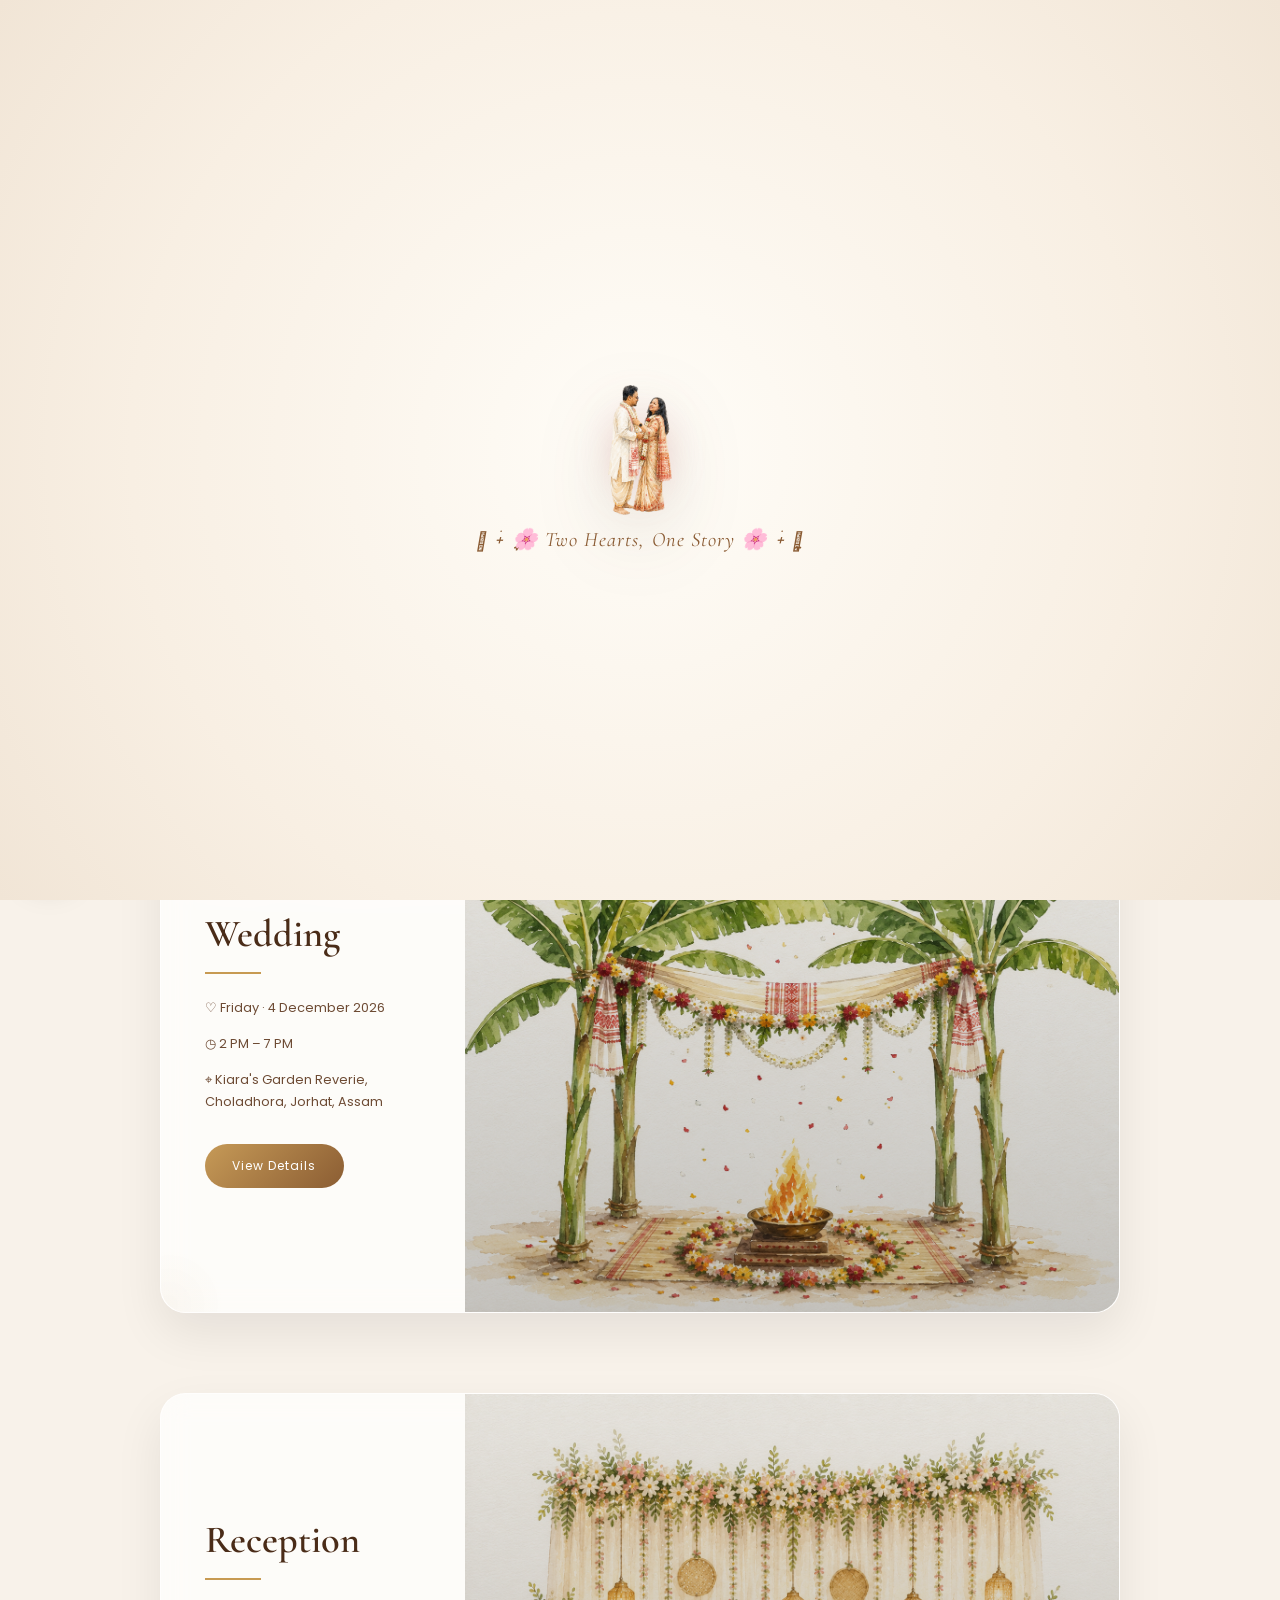
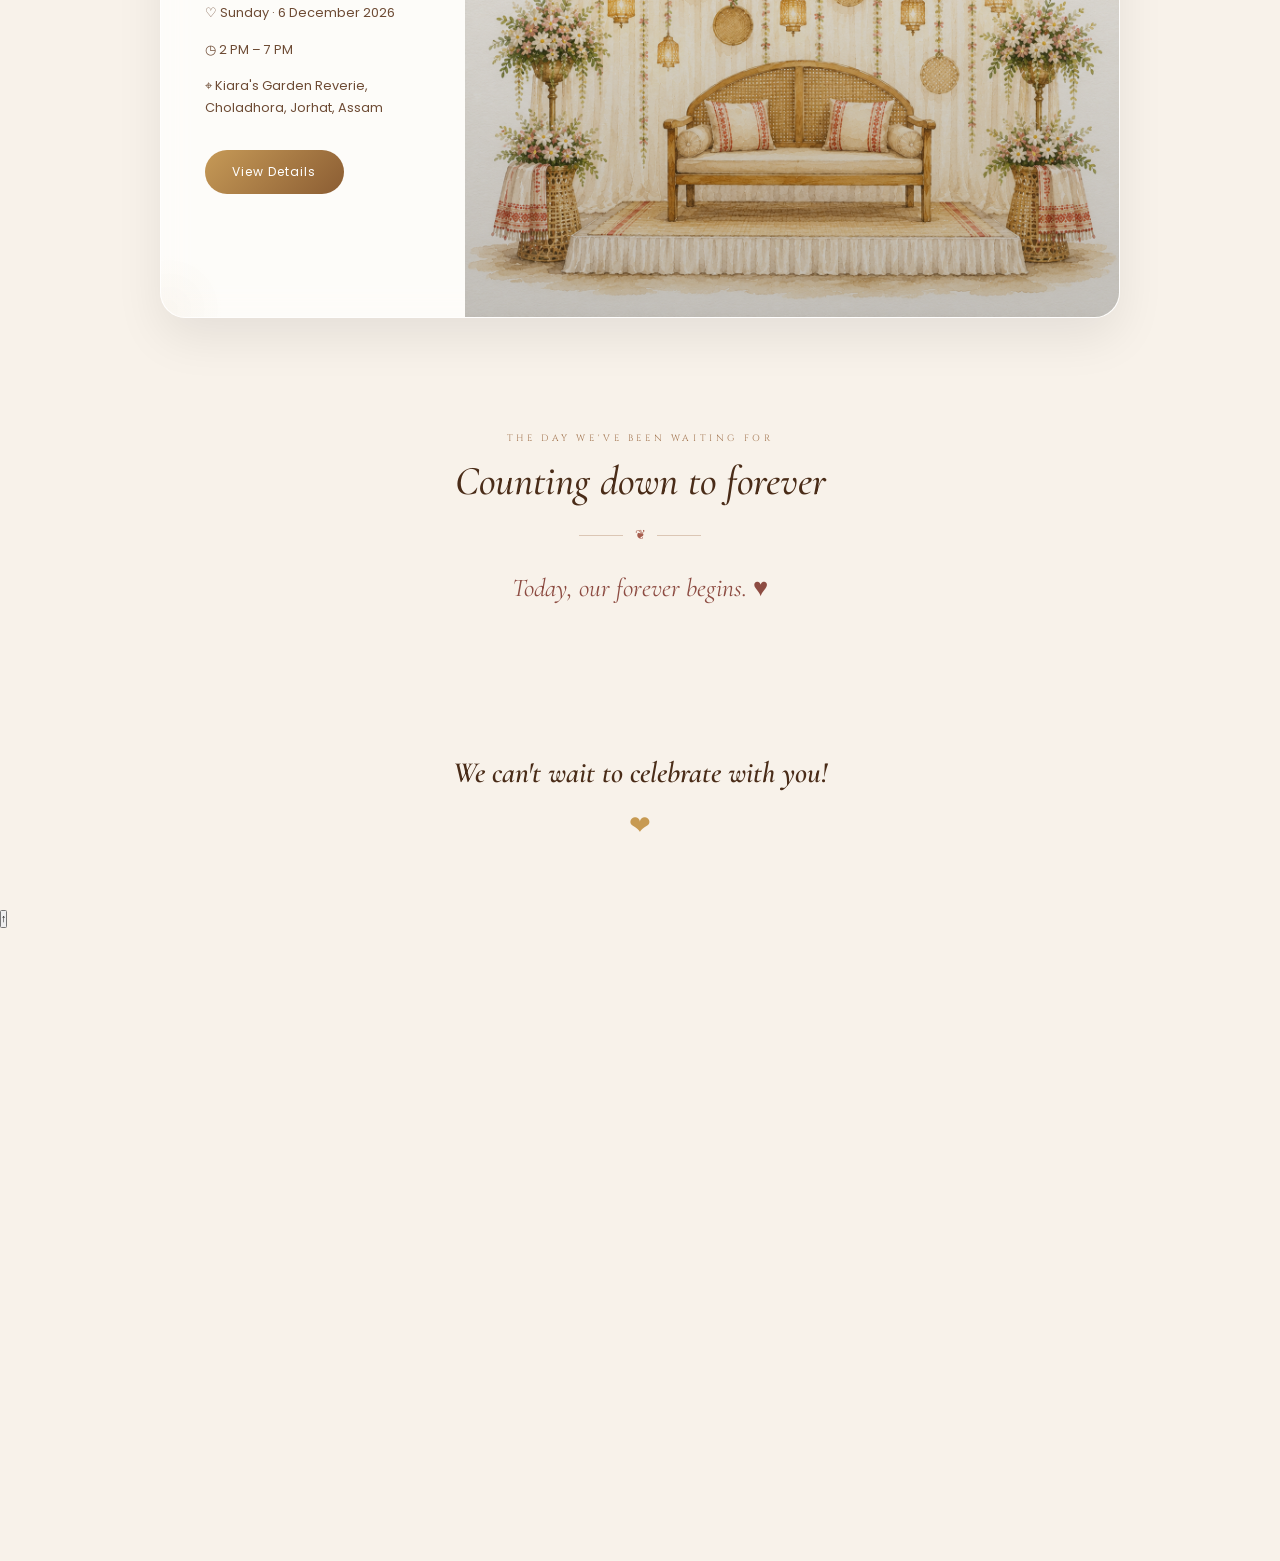
==== commit 5be0cc5f: "default zoom 0.8" ====
--- a/index.html
+++ b/index.html
@@ -4,7 +4,7 @@
 <head>
 
     <meta charset="UTF-8">
-    <meta name="viewport" content="width=device-width, initial-scale=1.0, maximum-scale=1.0">
+    <meta name="viewport" content="width=device-width, initial-scale=1.0">
 
     <title>Prabal & Angarika • A Celebration of Love</title>
     <meta name="description" content="Join us as we celebrate the beginning of forever.">
--- a/css/style.css
+++ b/css/style.css
@@ -28,6 +28,7 @@
     position: relative;
     width: 100%;
     max-width: 100%;
+    zoom: 0.8;
 }
 
 /* ==========================================
@@ -188,7 +189,7 @@
 
 .right-decoration {
 
-    position: fixed;
+    position: absolute;
 
     bottom: 1vh;
 
@@ -1380,7 +1381,7 @@
 
     from {
         opacity: 0;
-        transform: translateX(-50%) translateY(12px);
+        transform: translateX(-50%);
     }
 
     to {
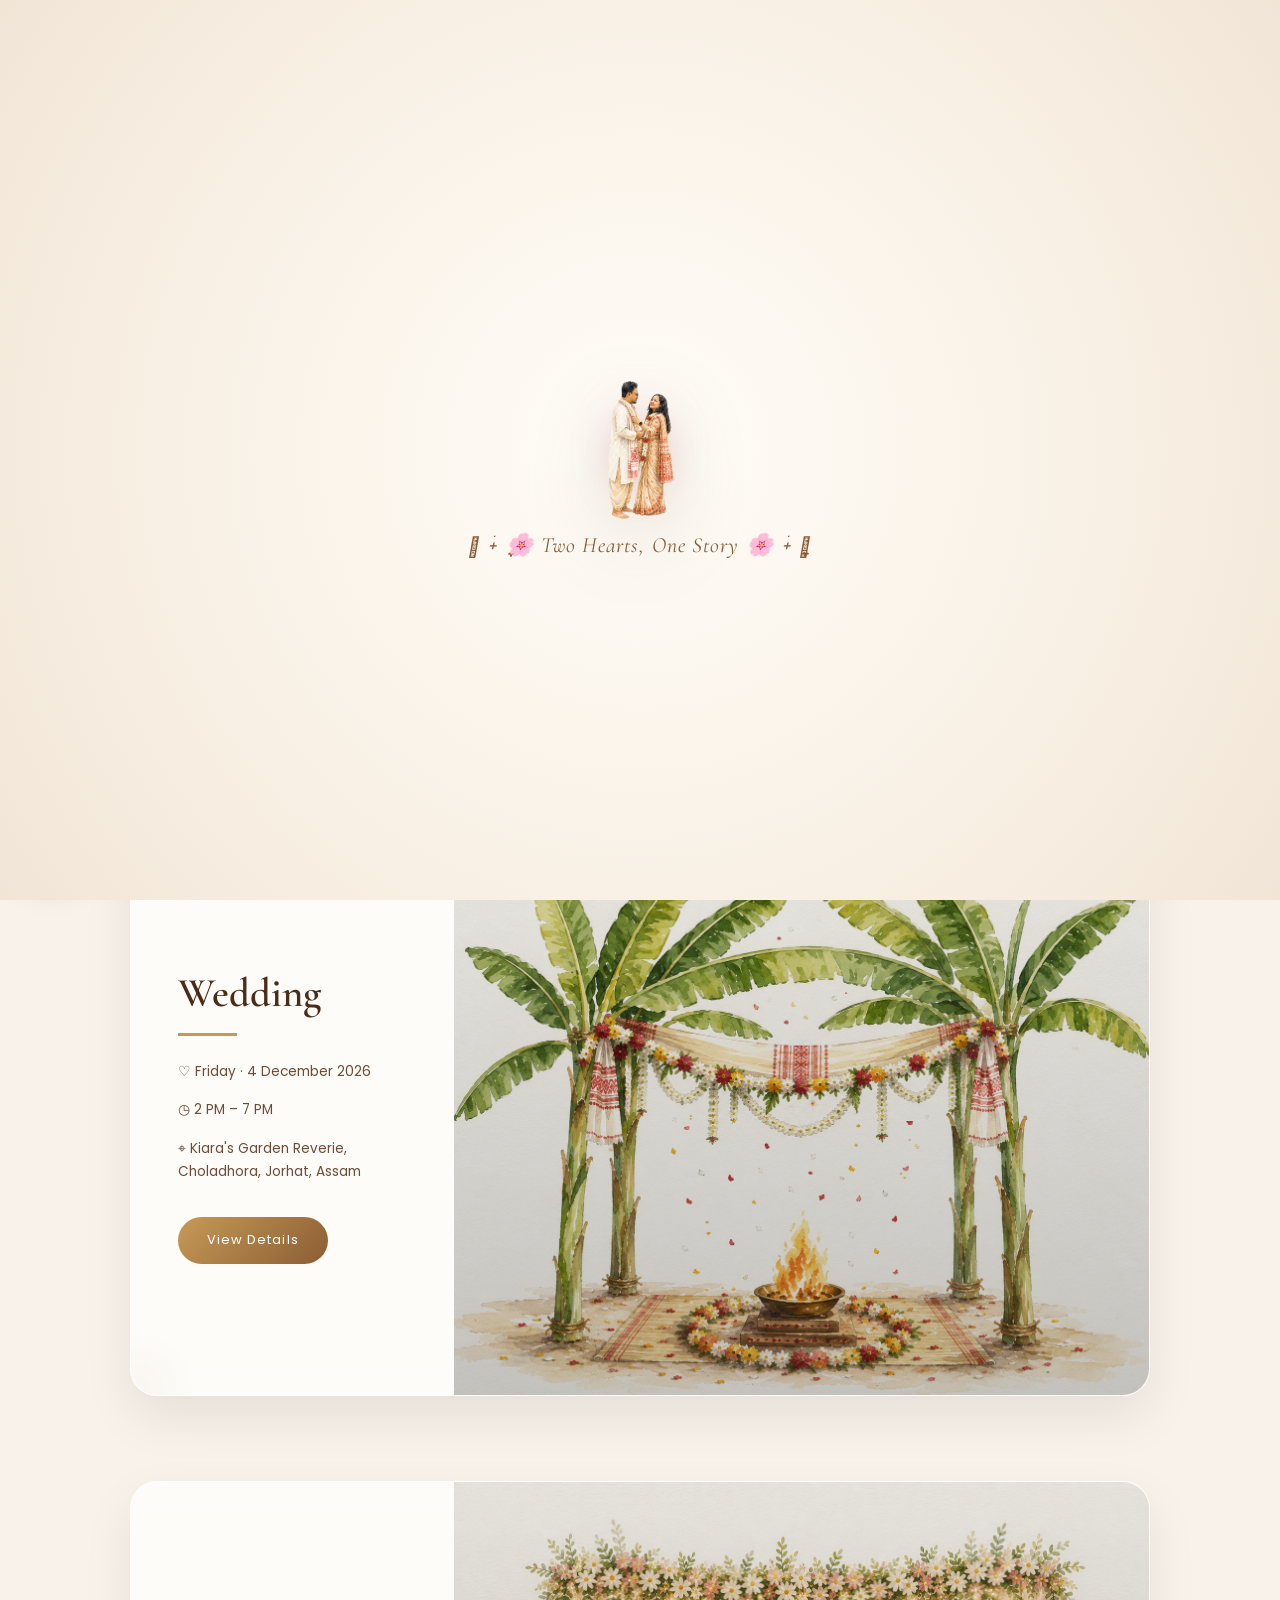
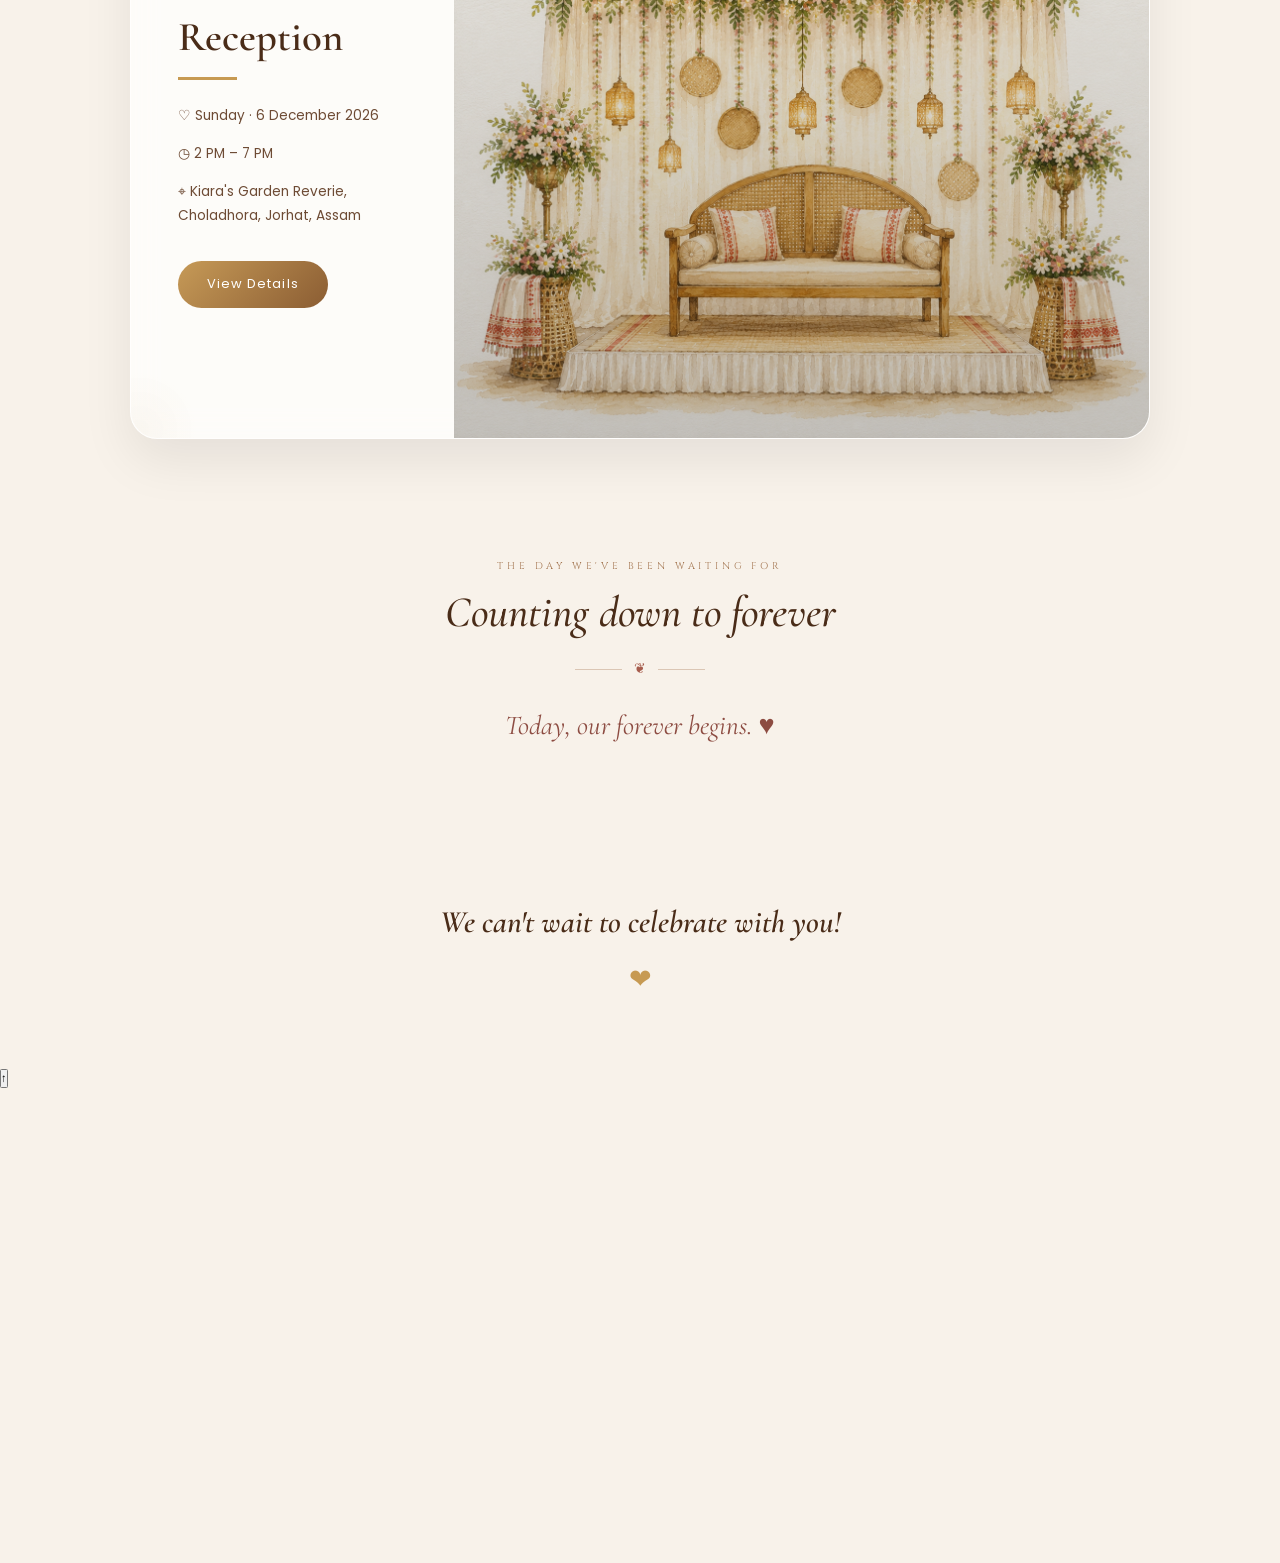
==== commit c6443022: "hero content music start test" ====
--- a/index.html
+++ b/index.html
@@ -515,7 +515,7 @@
 
     <header class="hero">
 
-        <div class="hero-content">
+        <div class="hero-content" id="hero-content-id">
 
             <div class="subtitle">
 
@@ -566,26 +566,26 @@
             আঘোণত সেউজীয়াবোৰ সোণোৱালী হৈ
             একাঠু বোকাত গুজি অহা সপোনবোৰে
             পোখা মেলে।
-        </p>
-
-        <p>
+            </p>
+
+            <p>
             আঘোণে হালধীয়া হাঁহিৰে
             সপোন সাৰ্থক কৰে।
-        </p>
-
-        <p>
+            </p>
+
+            <p>
             এনে এটি আঘোণৰ পবিত্ৰ দিনত
             সমাজক সাক্ষী কৰি
             "ন পৰিয়াল" হ'বলৈ ওলাইছে
             দুয়োখন ঘৰৰে সবাতোকৈ সৰু
             আৰু মৰমৰ
             আংগাৰিকা আৰু প্ৰৱাল।
-        </p>
-        <p>
+            </p>
+            <p>
             এই শুভ ক্ষণত আপোনাৰ আৰু আপোনাৰ পৰিয়ালৰ উপস্থিতি আৰু আৰ্শীবাদ একান্তই কামনা কৰি সাদৰেৰে নিমন্ত্ৰণ জনালোঁ।
-        </p>
-
-        </div>
+            </p>
+
+            </div>
 
             <div class="scroll-down">
 
--- a/css/style.css
+++ b/css/style.css
@@ -28,7 +28,7 @@
     position: relative;
     width: 100%;
     max-width: 100%;
-    zoom: 0.8;
+    zoom: 0.85;
 }
 
 /* ==========================================
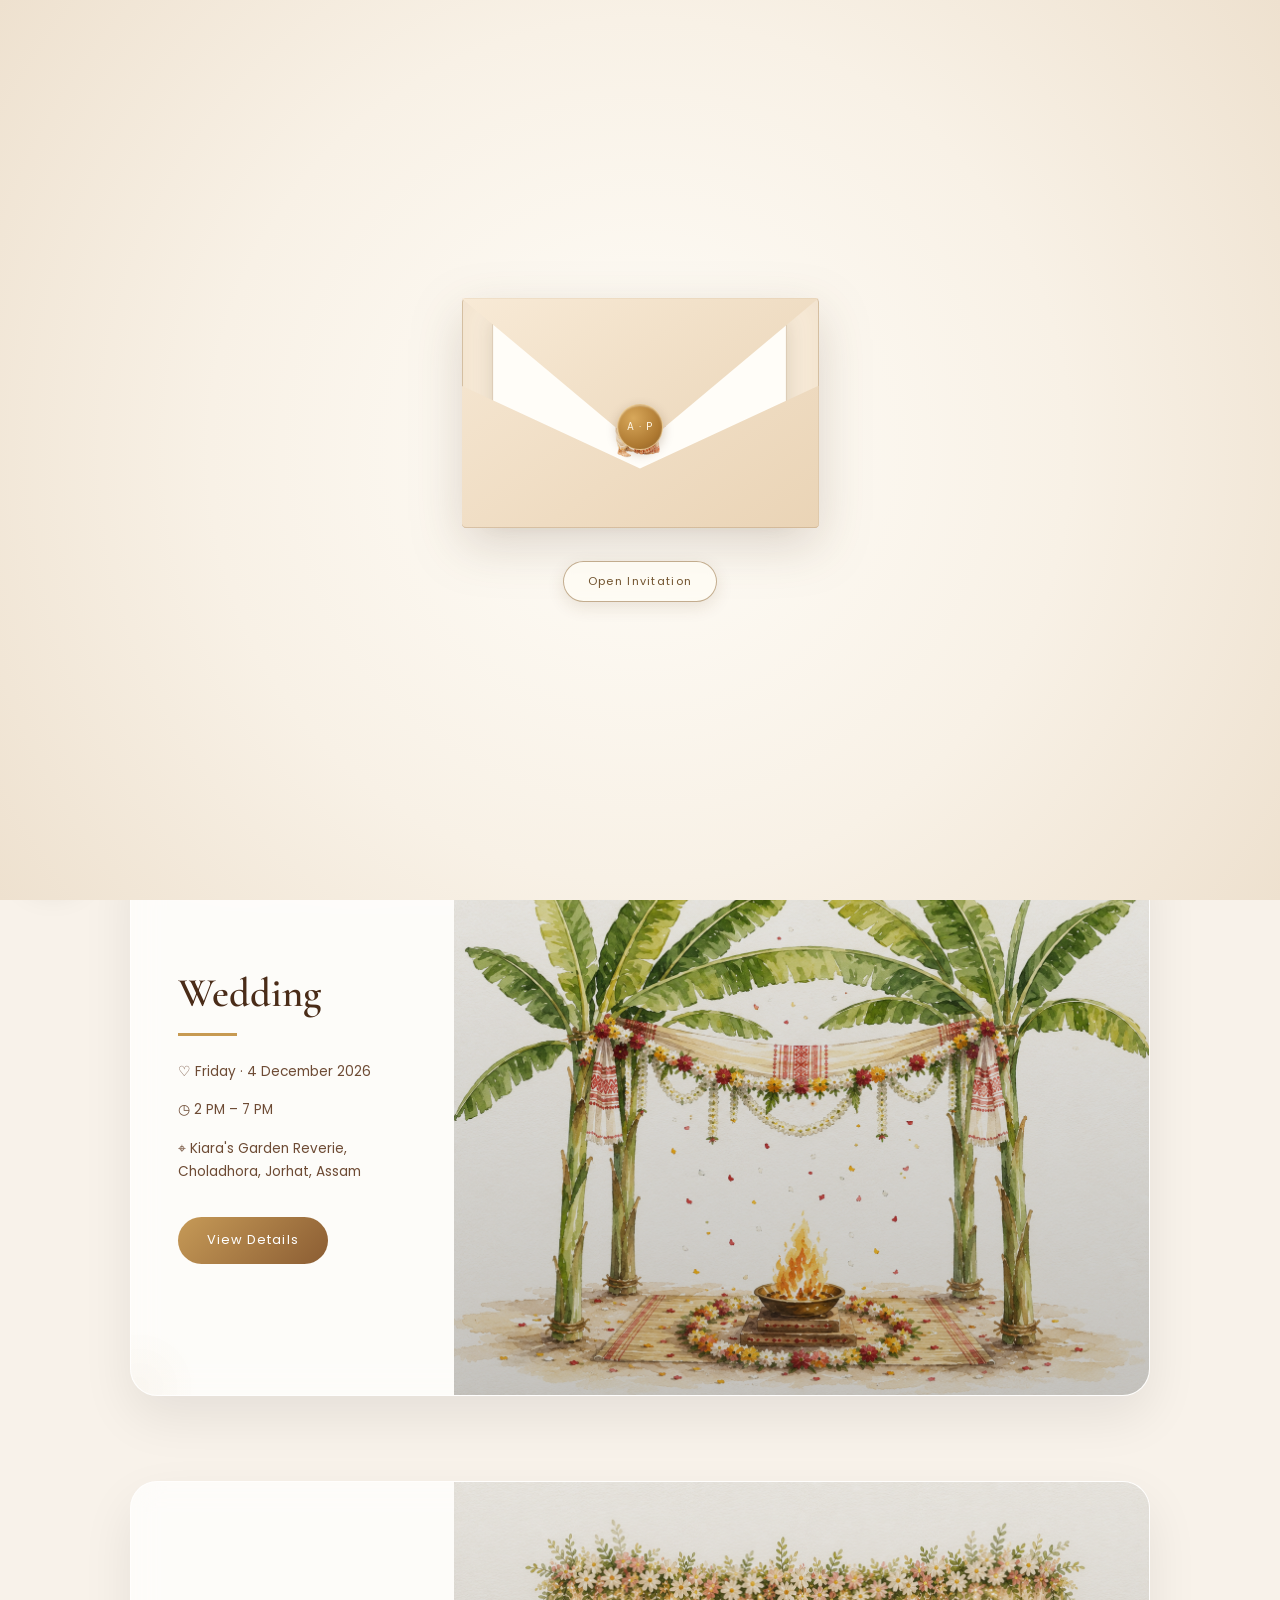
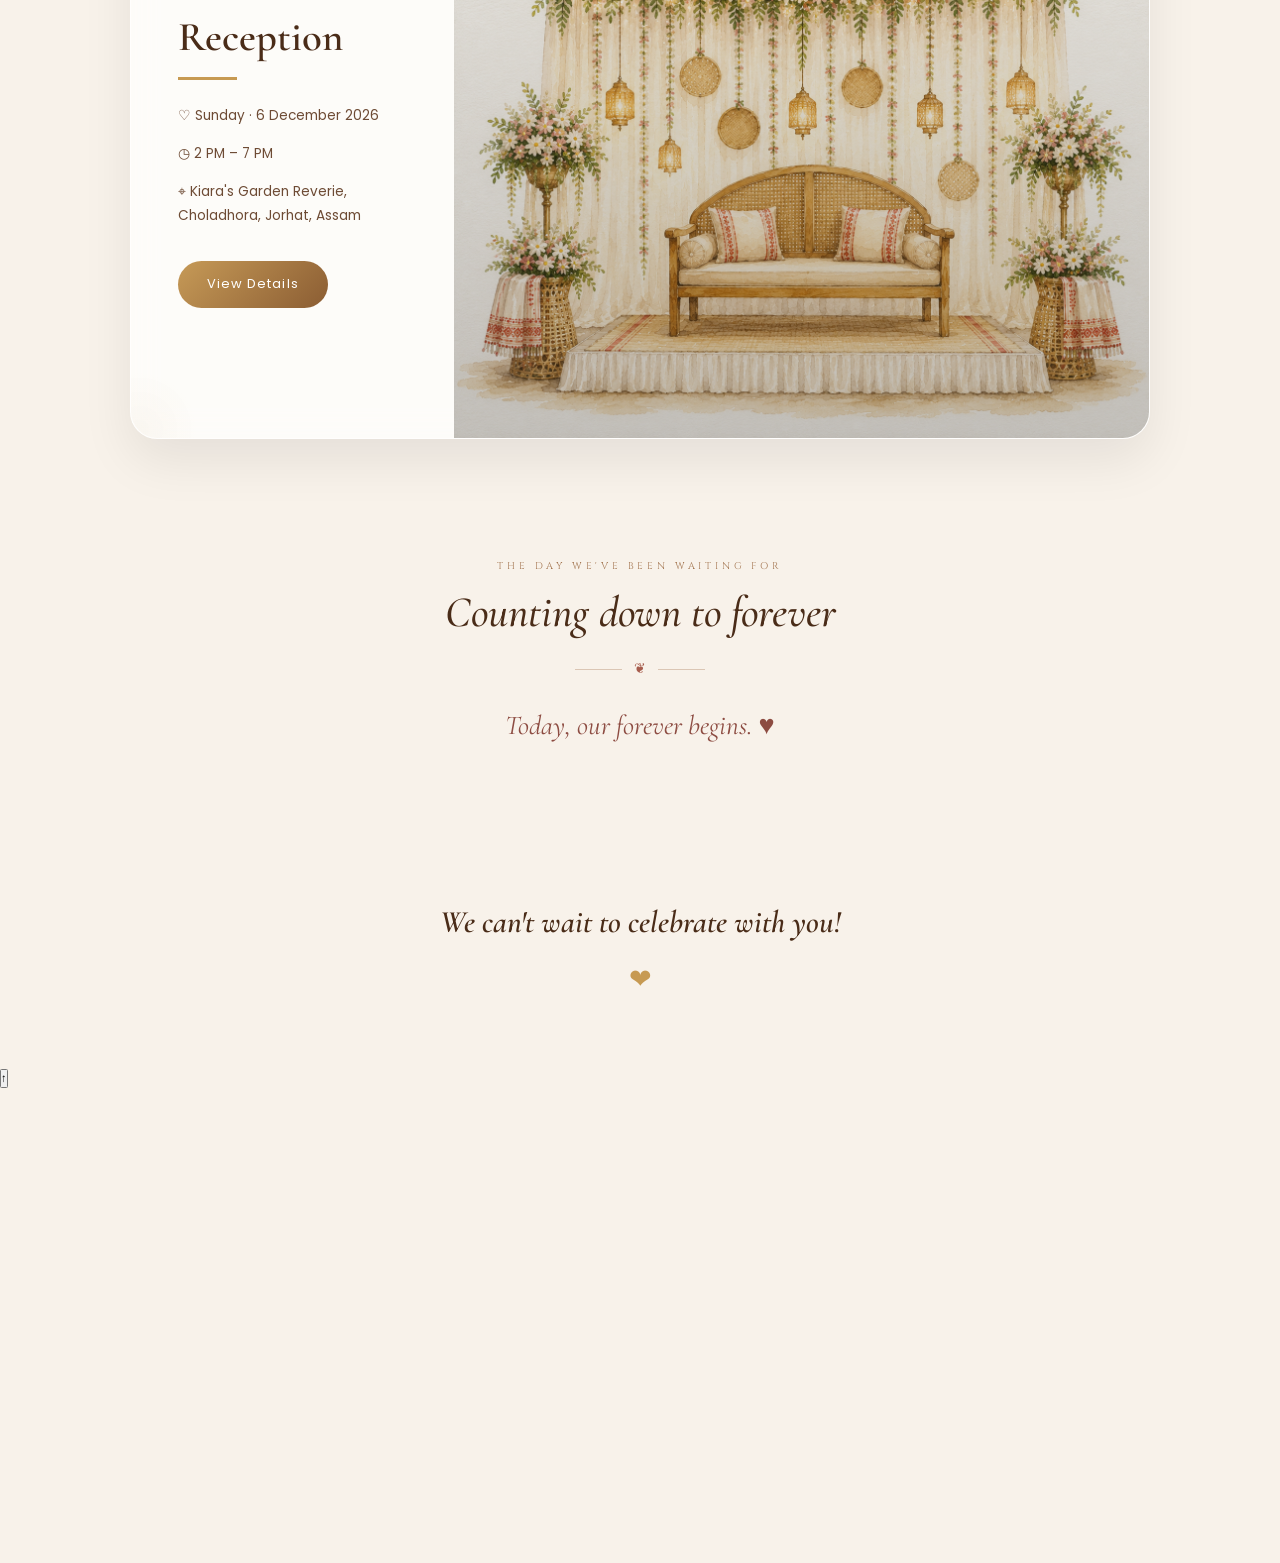
==== commit 072e77b9: "Added envelope features" ====
--- a/index.html
+++ b/index.html
@@ -37,15 +37,68 @@
     <link rel="stylesheet" href="css/animations.css">
     <link rel="stylesheet" href="css/responsive.css">
     <link rel="stylesheet" href="css/countdown.css">
+    <link rel="stylesheet" href="css/envelope.css">
 
 </head>
 
 <body>
 
+    <!-- =========================================================
+     ENVELOPE LAUNCH SCREEN
+========================================================= -->
+
+    <div id="envelope-screen">
+
+        <div class="envelope-wrapper">
+
+            <div class="envelope">
+
+                <!-- Envelope back -->
+                <div class="envelope-back"></div>
+
+                <!-- Small invitation image/card -->
+                <div class="invitation-card">
+                    <img
+                        src="assets/images/launch-image.png"
+                        alt="Wedding invitation"
+                        class="envelope-invitation-image"
+                    >
+
+                    <div class="envelope-card-text">
+                        𓂃 ࣪˖ ִֶָ🌸 Two Hearts, One Story 🌸 ࣪˖ ִֶָ𓂃
+                    </div>
+                </div>
+
+                <!-- Envelope front -->
+                <div class="envelope-front"></div>
+
+                <!-- Envelope flap -->
+                <div class="envelope-flap"></div>
+
+                <!-- Wax seal -->
+                <div class="wax-seal">
+                    <span>A · P</span>
+                </div>
+
+            </div>
+
+            <!-- Open button -->
+            <button id="open-invitation" type="button">
+                Open Invitation
+            </button>
+
+        </div>
+
+    </div>
+
+    <audio id="bg-music" loop preload="auto">
+    <source src="assets/audio/theme2_alokhua.mp3" type="audio/mpeg">
+    </audio>
+
     <!-- ==================================== -->
     <!-- Wedding Invitation Launch Screen -->
     <!-- ==================================== -->
-
+    <!--
     <div class="launch-screen" id="launchScreen">
 
         <div class="launch-content">
@@ -65,6 +118,7 @@
         </div>
 
     </div>
+    -->
 
     <!-- ==================================== -->
     <!-- Background Decoration -->
@@ -889,7 +943,7 @@
 
     <!-- Scripts -->
     <script src="js/animations.js"></script>
-    <script src="js/music_control.js"></script>
+    <!--<script src="js/music_control.js"></script>-->
     <script src="js/main.js"></script>
 
     <script src="js/accordion.js"></script>
@@ -898,6 +952,7 @@
     <!--<script src="js/music.js"></script>-->
     <script src="js/countdown.js"></script>
     <script src="js/event-mode.js"></script>
+    <script src="js/envelope.js"></script>
 
 </body>
 
--- a/css/responsive.css
+++ b/css/responsive.css
@@ -587,6 +587,16 @@
     .venue-link:active {
         transform: scale(.97);
     }
+
+    .envelope-invitation-image {
+        width: 52%;
+        height: 52%;
+    }
+
+    .envelope-card-text {
+        font-size: 12px;
+        letter-spacing: 1px;
+    }
 }
 
 
--- a/css/envelope.css
+++ b/css/envelope.css
@@ -0,0 +1,461 @@
+/* =========================================================
+   ENVELOPE LAUNCH SCREEN
+========================================================= */
+
+#envelope-screen {
+    position: fixed;
+    inset: 0;
+
+    display: flex;
+    align-items: center;
+    justify-content: center;
+
+    background:
+        radial-gradient(
+            circle at center,
+            #fffdf8 0%,
+            #f8f1e6 55%,
+            #eee1cf 100%
+        );
+
+    z-index: 99999;
+
+    overflow: hidden;
+
+    opacity: 1;
+    visibility: visible;
+
+    transition:
+        opacity 1s ease,
+        visibility 1s ease;
+}
+
+
+/* =========================================================
+   ENVELOPE WRAPPER
+========================================================= */
+
+.envelope-wrapper {
+    position: relative;
+
+    width: min(82vw, 420px);
+
+    display: flex;
+    flex-direction: column;
+    align-items: center;
+
+    perspective: 1200px;
+}
+
+
+/* =========================================================
+   ENVELOPE
+========================================================= */
+
+.envelope {
+    position: relative;
+
+    width: 100%;
+    aspect-ratio: 1.55 / 1;
+
+    transform-style: preserve-3d;
+
+    filter:
+        drop-shadow(
+            0 20px 30px rgba(80, 50, 20, 0.18)
+        );
+
+    animation:
+        envelopeFloat 4s ease-in-out infinite;
+}
+
+
+/* =========================================================
+   ENVELOPE BACK
+========================================================= */
+
+.envelope-back {
+    position: absolute;
+
+    inset: 0;
+
+    background: #f7ead7;
+
+    border: 1px solid rgba(150, 110, 60, 0.35);
+
+    border-radius: 5px;
+
+    box-shadow:
+        inset 0 0 30px rgba(130, 90, 40, 0.06);
+
+    z-index: 1;
+}
+
+
+/* =========================================================
+   INVITATION CARD
+========================================================= */
+
+.invitation-card {
+    position: absolute;
+
+    left: 7%;
+    bottom: 5%;
+
+    width: 86%;
+    height: 90%;
+
+    background: #fffdf8;
+
+    border: 1px solid rgba(160, 120, 70, 0.35);
+
+    border-radius: 2px;
+
+    box-shadow:
+        0 8px 25px rgba(70, 45, 20, 0.15);
+
+    z-index: 2;
+
+    overflow: hidden;
+
+    display: flex;
+    flex-direction: column;
+    align-items: center;
+    justify-content: center;
+    gap: 8px;
+
+    transform:
+        translateY(0)
+        scale(0.96);
+
+    transition:
+        transform 1.2s cubic-bezier(.2, .8, .2, 1),
+        box-shadow 1s ease;
+}
+
+
+/* =========================================================
+   SMALL INVITATION IMAGE
+========================================================= */
+
+.envelope-invitation-image {
+    width: 55%;
+    height: 55%;
+
+    object-fit: contain;
+
+    display: block;
+}
+
+.envelope-card-text {
+    font-family: Georgia, serif;
+
+    font-size: 14px;
+
+    color: #72542f;
+
+    letter-spacing: 1.5px;
+
+    text-align: center;
+
+    white-space: nowrap;
+}
+
+
+/* =========================================================
+   ENVELOPE FRONT
+========================================================= */
+
+.envelope-front {
+    position: absolute;
+
+    left: 0;
+    bottom: 0;
+
+    width: 100%;
+    height: 62%;
+
+    background:
+        linear-gradient(
+            145deg,
+            #f4e4ce,
+            #ead4b6
+        );
+
+    clip-path:
+        polygon(
+            0 0,
+            50% 58%,
+            100% 0,
+            100% 100%,
+            0 100%
+        );
+
+    border-radius: 0 0 5px 5px;
+
+    z-index: 4;
+
+    border-bottom:
+        1px solid rgba(130, 90, 40, 0.25);
+}
+
+
+/* =========================================================
+   ENVELOPE FLAP
+========================================================= */
+
+.envelope-flap {
+    position: absolute;
+
+    top: 0;
+    left: 0;
+
+    width: 100%;
+    height: 65%;
+
+    background:
+        linear-gradient(
+            145deg,
+            #f8ead6,
+            #ead5b8
+        );
+
+    clip-path:
+        polygon(
+            0 0,
+            100% 0,
+            50% 100%
+        );
+
+    transform-origin: top center;
+
+    transform: rotateX(0deg);
+
+    backface-visibility: hidden;
+
+    z-index: 5;
+
+    transition:
+        transform 1.1s cubic-bezier(.2, .8, .2, 1);
+}
+
+
+/* =========================================================
+   WAX SEAL
+========================================================= */
+
+.wax-seal {
+    position: absolute;
+
+    left: 50%;
+    top: 56%;
+
+    width: 54px;
+    height: 54px;
+
+    transform:
+        translate(-50%, -50%);
+
+    display: flex;
+    align-items: center;
+    justify-content: center;
+
+    border-radius: 50%;
+
+    background:
+        radial-gradient(
+            circle at 35% 30%,
+            #d8a85b,
+            #ae7931 65%,
+            #8b5d25
+        );
+
+    border:
+        2px solid rgba(255, 235, 190, 0.6);
+
+    box-shadow:
+        0 4px 12px rgba(80, 45, 10, 0.25),
+        inset 0 1px 2px rgba(255, 255, 255, 0.4);
+
+    color: #fff7e7;
+
+    z-index: 6;
+
+    transition:
+        opacity .5s ease,
+        transform .8s ease;
+}
+
+.wax-seal span {
+    font-size: 12px;
+    letter-spacing: 1px;
+}
+
+
+/* =========================================================
+   OPEN INVITATION BUTTON
+========================================================= */
+
+#open-invitation {
+    margin-top: 38px;
+
+    padding: 13px 28px;
+
+    border:
+        1px solid rgba(135, 95, 40, 0.5);
+
+    border-radius: 30px;
+
+    background:
+        rgba(255, 252, 245, 0.75);
+
+    color: #72542f;
+
+    font-family: inherit;
+
+    font-size: 13px;
+
+    letter-spacing: 1.5px;
+
+    cursor: pointer;
+
+    box-shadow:
+        0 6px 20px rgba(90, 60, 25, 0.12);
+
+    backdrop-filter: blur(5px);
+
+    transition:
+        transform .25s ease,
+        background .25s ease,
+        box-shadow .25s ease;
+}
+
+#open-invitation:hover {
+    transform: translateY(-2px);
+
+    background: #fffaf0;
+
+    box-shadow:
+        0 8px 25px rgba(90, 60, 25, 0.18);
+}
+
+#open-invitation:active {
+    transform: translateY(1px);
+}
+
+
+/* =========================================================
+   OPENING STATE
+========================================================= */
+
+#envelope-screen.opening .envelope {
+    animation: none;
+}
+
+
+/* Open flap */
+
+#envelope-screen.opening .envelope-flap {
+    transform: rotateX(-180deg);
+}
+
+
+/* Move invitation card upward */
+
+#envelope-screen.opening .invitation-card {
+    transform:
+        translateY(-70%)
+        scale(1);
+
+    box-shadow:
+        0 20px 40px rgba(70, 45, 20, 0.18);
+
+    transition-delay: .35s;
+}
+
+
+/* Hide seal */
+
+#envelope-screen.opening .wax-seal {
+    opacity: 0;
+
+    transform:
+        translate(-50%, -50%)
+        scale(0.6);
+
+    transition-delay: .15s;
+}
+
+
+/* Hide button */
+
+#envelope-screen.opening #open-invitation {
+    opacity: 0;
+
+    transform:
+        translateY(10px);
+
+    pointer-events: none;
+
+    transition:
+        opacity .4s ease,
+        transform .4s ease;
+}
+
+
+/* =========================================================
+   HIDE ENVELOPE SCREEN
+========================================================= */
+
+#envelope-screen.hide {
+    opacity: 0;
+    visibility: hidden;
+    pointer-events: none;
+}
+
+
+/* =========================================================
+   FLOATING ANIMATION
+========================================================= */
+
+@keyframes envelopeFloat {
+
+    0%,
+    100% {
+        transform: translateY(0);
+    }
+
+    50% {
+        transform: translateY(-7px);
+    }
+}
+
+
+/* =========================================================
+   MOBILE
+========================================================= */
+
+@media (max-width: 600px) {
+
+    .envelope-wrapper {
+        width: 82vw;
+    }
+
+    .wax-seal {
+        width: 48px;
+        height: 48px;
+    }
+
+    .envelope-invitation-image {
+        width: 60%;
+        height: 60%;
+    }
+
+    #open-invitation {
+        margin-top: 32px;
+
+        padding: 12px 24px;
+
+        font-size: 12px;
+    }
+}
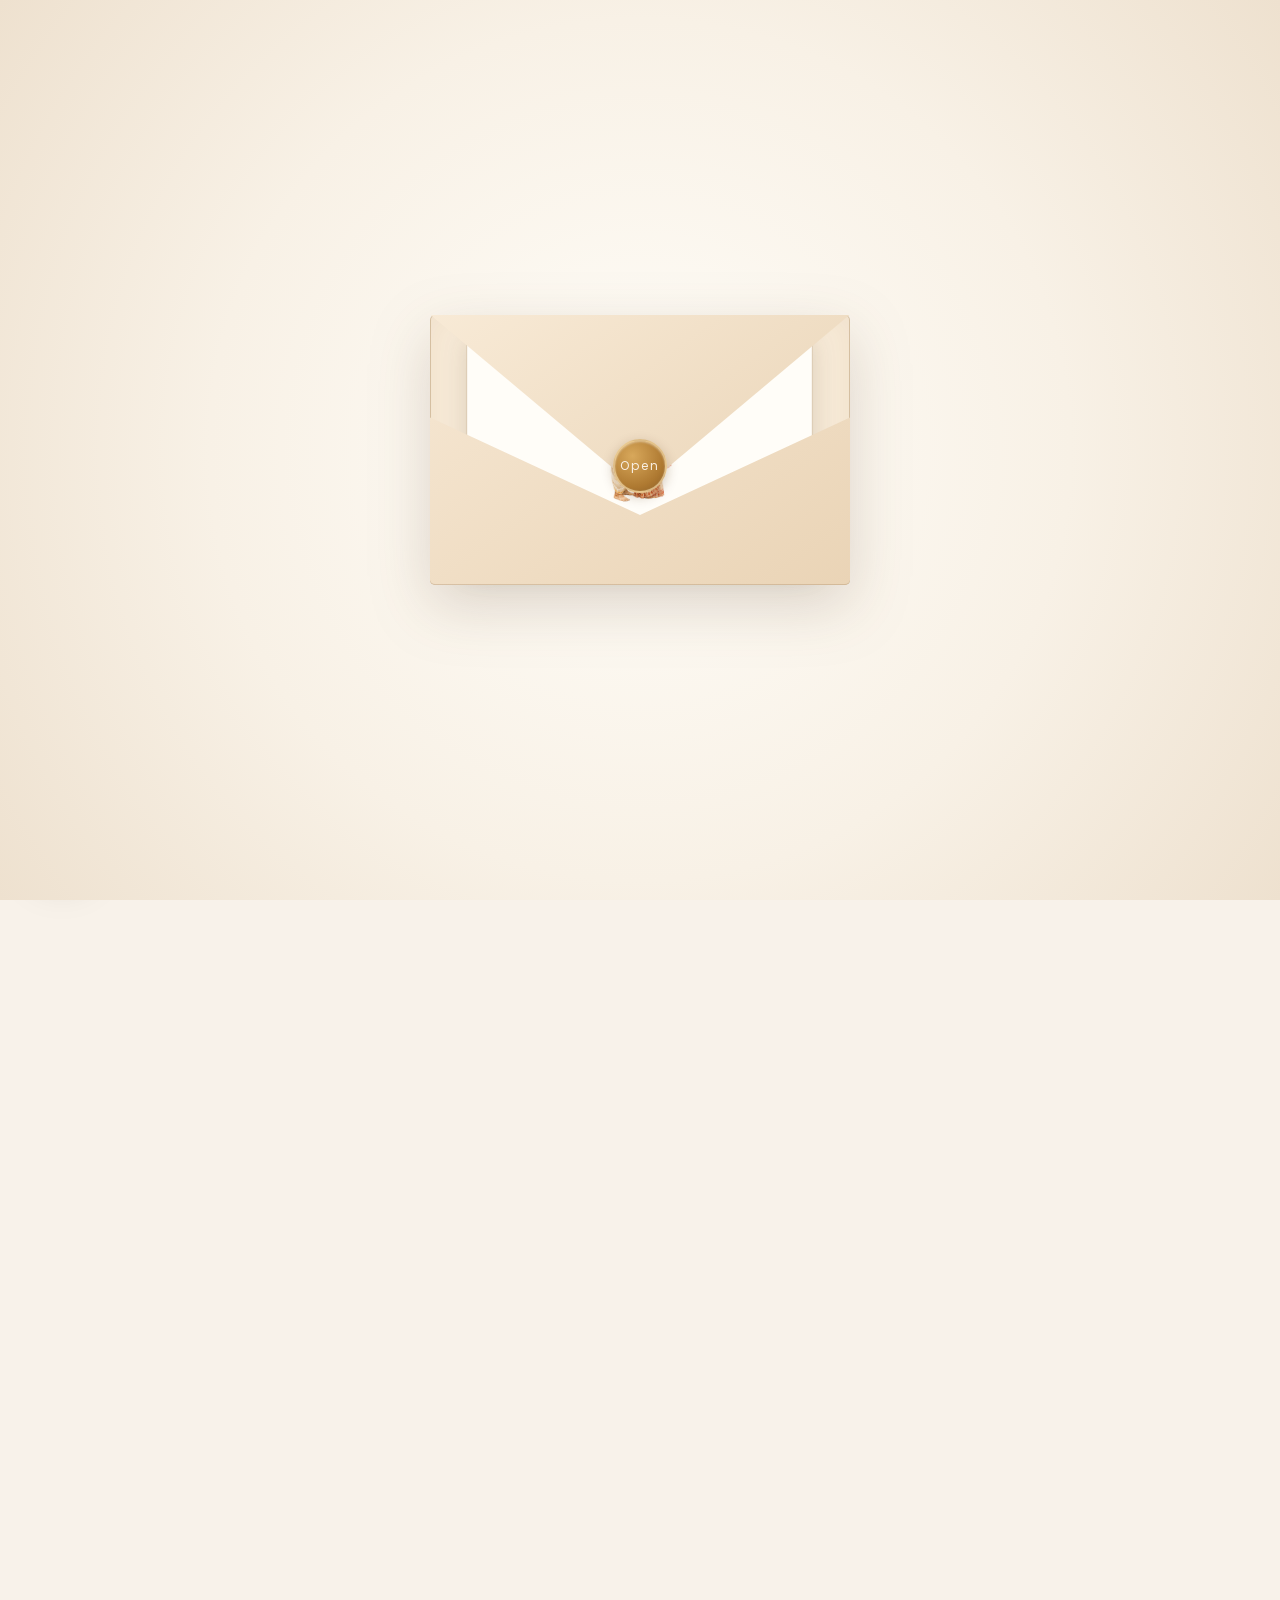
==== commit ab3b1199: "open button added to seal" ====
--- a/index.html
+++ b/index.html
@@ -77,16 +77,16 @@
 
                 <!-- Wax seal -->
                 <div class="wax-seal">
-                    <span>A · P</span>
-                </div>
-
-            </div>
-
-            <!-- Open button -->
-            <button id="open-invitation" type="button">
-                Open Invitation
-            </button>
-
+                    <button
+                        id="open-invite"
+                        class="open-text-button"
+                        type="button"
+                    >
+                        Open
+                    </button>
+                </div>
+
+            </div>
         </div>
 
     </div>
--- a/css/style.css
+++ b/css/style.css
@@ -28,7 +28,6 @@
     position: relative;
     width: 100%;
     max-width: 100%;
-    zoom: 0.85;
 }
 
 /* ==========================================
--- a/css/envelope.css
+++ b/css/envelope.css
@@ -291,7 +291,18 @@
     letter-spacing: 1px;
 }
 
-
+.open-text-button {
+    background: transparent;
+    border: none;
+    padding: 0;
+
+    color: #f9efe2;
+    font-family: inherit;
+    font-size: 12px;
+    letter-spacing: 2px;
+
+    cursor: pointer;
+}
 /* =========================================================
    OPEN INVITATION BUTTON
 ========================================================= */
@@ -458,4 +469,11 @@
 
         font-size: 12px;
     }
+}
+
+html.envelope-active,
+body.envelope-active {
+    overflow: hidden;
+    height: 100%;
+    overscroll-behavior: none;
 }
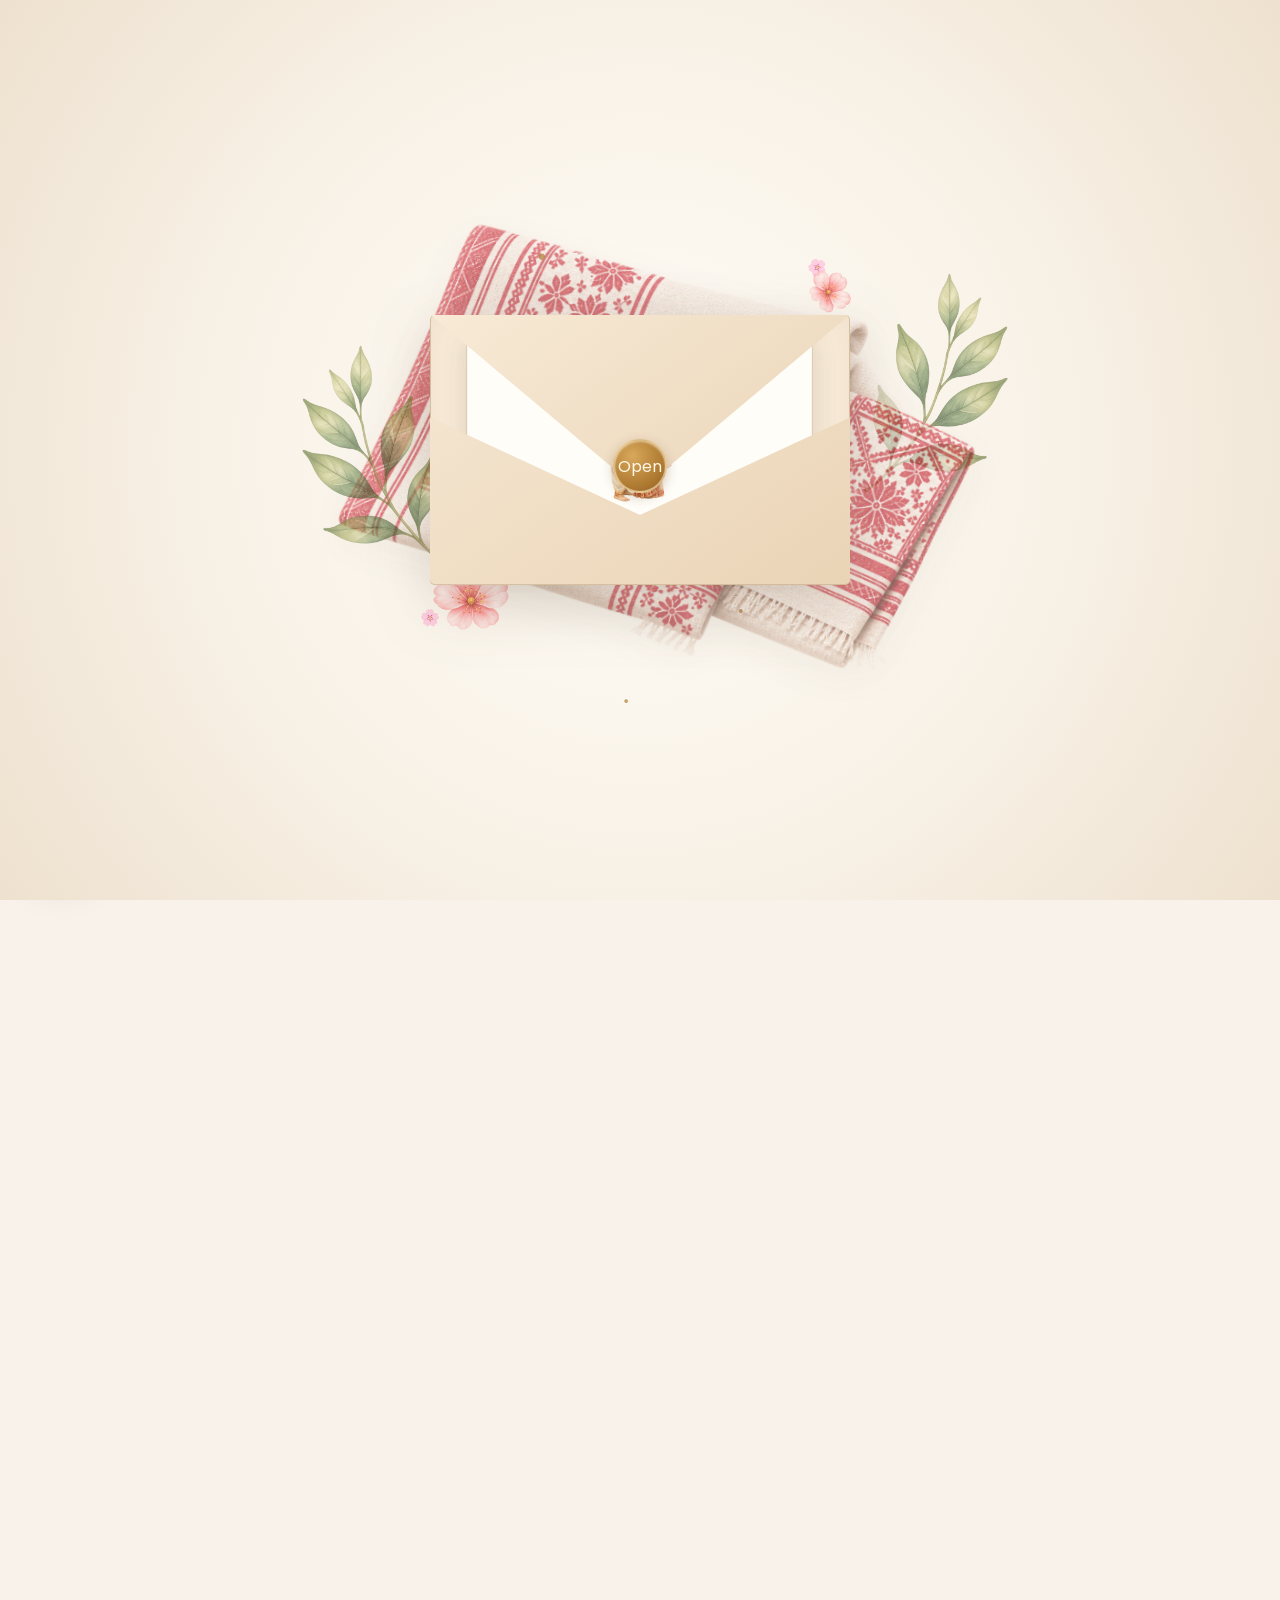
==== commit 85a1315e: "Added gamusa behind envelope" ====
--- a/index.html
+++ b/index.html
@@ -38,6 +38,7 @@
     <link rel="stylesheet" href="css/responsive.css">
     <link rel="stylesheet" href="css/countdown.css">
     <link rel="stylesheet" href="css/envelope.css">
+    <link rel="stylesheet" href="css/envelope-background.css">
 
 </head>
 
@@ -48,6 +49,48 @@
 ========================================================= -->
 
     <div id="envelope-screen">
+        <div class="launch-decoration">
+            <!-- Gamusa behind envelope -->
+            <img
+                src="assets/images/gamusa_fold.png"
+                class="launch-gamusa"
+                alt=""
+            >
+        
+            <!-- Small decorative elements -->
+            <span class="launch-flower flower-1">🌸</span>
+            <span class="launch-flower flower-2">🌸</span>
+
+            <img
+                src="assets/images/leaf_left.png"
+                class="launch-leaf leaf-2"
+                alt=""
+            >
+            <img
+                src="assets/images/leaf_right.png"
+                class="launch-leaf leaf-1"
+                alt=""
+            >
+
+            <img
+                src="assets/images/pink_flower.png"
+                class="launch-flower flower-2"
+                alt=""
+            >
+
+            <img
+                src="assets/images/pink_flower.png"
+                class="launch-flower flower-1"
+                alt=""
+            >
+        
+            <span class="launch-dot dot-1">·</span>
+            <span class="launch-dot dot-2">·</span>
+            <span class="launch-dot dot-3">·</span>
+            <span class="launch-dot dot-4">·</span>
+            <span class="launch-dot dot-5">·</span>
+        
+        </div>
 
         <div class="envelope-wrapper">
 
--- a/css/responsive.css
+++ b/css/responsive.css
@@ -597,6 +597,10 @@
         font-size: 12px;
         letter-spacing: 1px;
     }
+
+    .launch-leaf {
+        width: 30vw;
+    }
 }
 
 
@@ -683,6 +687,9 @@
         width:60vw;
 
     }
+    .launch-leaf {
+        width: 30vw;
+    }
 
 }
 
--- a/css/envelope.css
+++ b/css/envelope.css
@@ -45,6 +45,7 @@
     align-items: center;
 
     perspective: 1200px;
+    z-index: 10;
 }
 
 
@@ -292,14 +293,13 @@
 }
 
 .open-text-button {
-    background: transparent;
+    background: none;
     border: none;
     padding: 0;
-
-    color: #f9efe2;
-    font-family: inherit;
-    font-size: 12px;
-    letter-spacing: 2px;
+    margin: 0;
+
+    color: inherit;
+    font: inherit;
 
     cursor: pointer;
 }
--- a/css/envelope-background.css
+++ b/css/envelope-background.css
@@ -0,0 +1,203 @@
+.launch-decoration {
+    position: absolute;
+    inset: 0;
+ 
+    overflow: hidden;
+ 
+    pointer-events: none;
+ 
+    z-index: 1;
+}
+ 
+ 
+/* =========================================================
+   GAMUSA
+========================================================= */
+ 
+.launch-gamusa {
+    position: absolute;
+ 
+    width: min(100vw, 700px);
+ 
+    height: auto;
+ 
+    left: 50%;
+    top: 50%;
+ 
+    transform:
+        translate(-50%, -50%)
+        rotate(-3deg);
+ 
+    opacity: 0.6;
+ 
+    z-index: 3;
+ 
+    pointer-events: none;
+ 
+    filter:
+        saturate(0.8)
+        drop-shadow(
+            0 12px 20px rgba(80, 50, 20, 0.08)
+        );
+}
+
+.launch-flower {
+    position: absolute;
+ 
+    z-index: 3;
+ 
+    pointer-events: none;
+ 
+    opacity: 0.65;
+}
+ 
+.flower-1 {
+    right: calc(50% - (min(62vw, 220px)));
+    top: 30%;
+    z-index: 2;
+ 
+    width: min(30vw, 60px);
+    height: auto;
+    rotate: 50deg;
+    animation:
+        launchFlowerFloat
+        6s ease-in-out infinite;
+}
+ 
+.flower-2 {
+    left: calc(50% - (min(62vw, 220px)));
+    bottom: 30%;
+    z-index: 2;
+ 
+    width: min(40vw, 100px);
+    height: auto;
+    animation:
+        launchFlowerFloat
+        4s ease-in-out infinite;
+
+}
+
+@keyframes launchFlowerFloat {
+ 
+    0%,
+    100% {
+        transform: translateY(0);
+    }
+ 
+    50% {
+        transform: translateY(-10px);
+    }
+}
+
+.launch-leaf {
+    position: absolute;
+ 
+    width: min(40vw, 150px);
+    height: auto;
+ 
+    pointer-events: none;
+ 
+    opacity: 0.6;
+}
+ 
+.leaf-1 {
+    left: calc(50% + (min(62vw, 220px)));
+    top: 30%;
+    z-index: 2;
+
+    --rotation:-10deg;
+    animation:
+        launchLeafFloat
+        4s ease-in-out infinite;
+}
+
+.leaf-2 {
+    right: calc(50% + (min(62vw, 220px) - 30px));
+    top: 38%;
+    z-index: 5;
+ 
+    --rotation:-25deg;
+    animation:
+        launchLeafFloat
+        8s ease-in-out infinite;
+}
+ 
+@keyframes launchLeafFloat {
+ 
+    0%,
+    100% {
+        transform: translateY(0) rotate(var(--rotation)) ;
+    }
+
+    40% {
+        transform: translateY(10px) rotate(var(--rotation));
+    }
+}
+
+.launch-dot {
+    position: absolute;
+ 
+    z-index: 4;
+
+    color: #b88a4b;
+ 
+    font-family: Georgia, serif;
+ 
+    opacity: 0.8;
+ 
+    pointer-events: none;
+ 
+    animation:
+        launchDotFloat
+        4s ease-in-out infinite;
+}
+ 
+.dot-1 {
+    left: calc(50% - 105px);
+    top: 25%;
+    font-size: 55px;
+}
+ 
+.dot-2 {
+    right: calc(50% - 115px);
+    top: 35%;
+    font-size: 40px;
+ 
+    animation-delay: 1s;
+}
+ 
+.dot-3 {
+    left: calc(50% - 120px);
+    bottom: 35%;
+    font-size: 37px;
+}
+ 
+.dot-4 {
+    right: calc(50% - 105px);
+    bottom: 30%;
+    font-size: 34px;
+ 
+    animation-delay: .7s;
+}
+.dot-5 {
+    right: calc(50% + 10px);
+    bottom: 20%;
+    font-size: 31px;
+ 
+    animation-delay: .7s;
+}
+ 
+ 
+@keyframes launchDotFloat {
+ 
+    0%,
+    100% {
+        opacity: 0.8;
+        transform: translateY(0);
+    }
+ 
+    50% {
+        opacity: 0.4;
+        transform: translateY(-5px);
+    }
+}
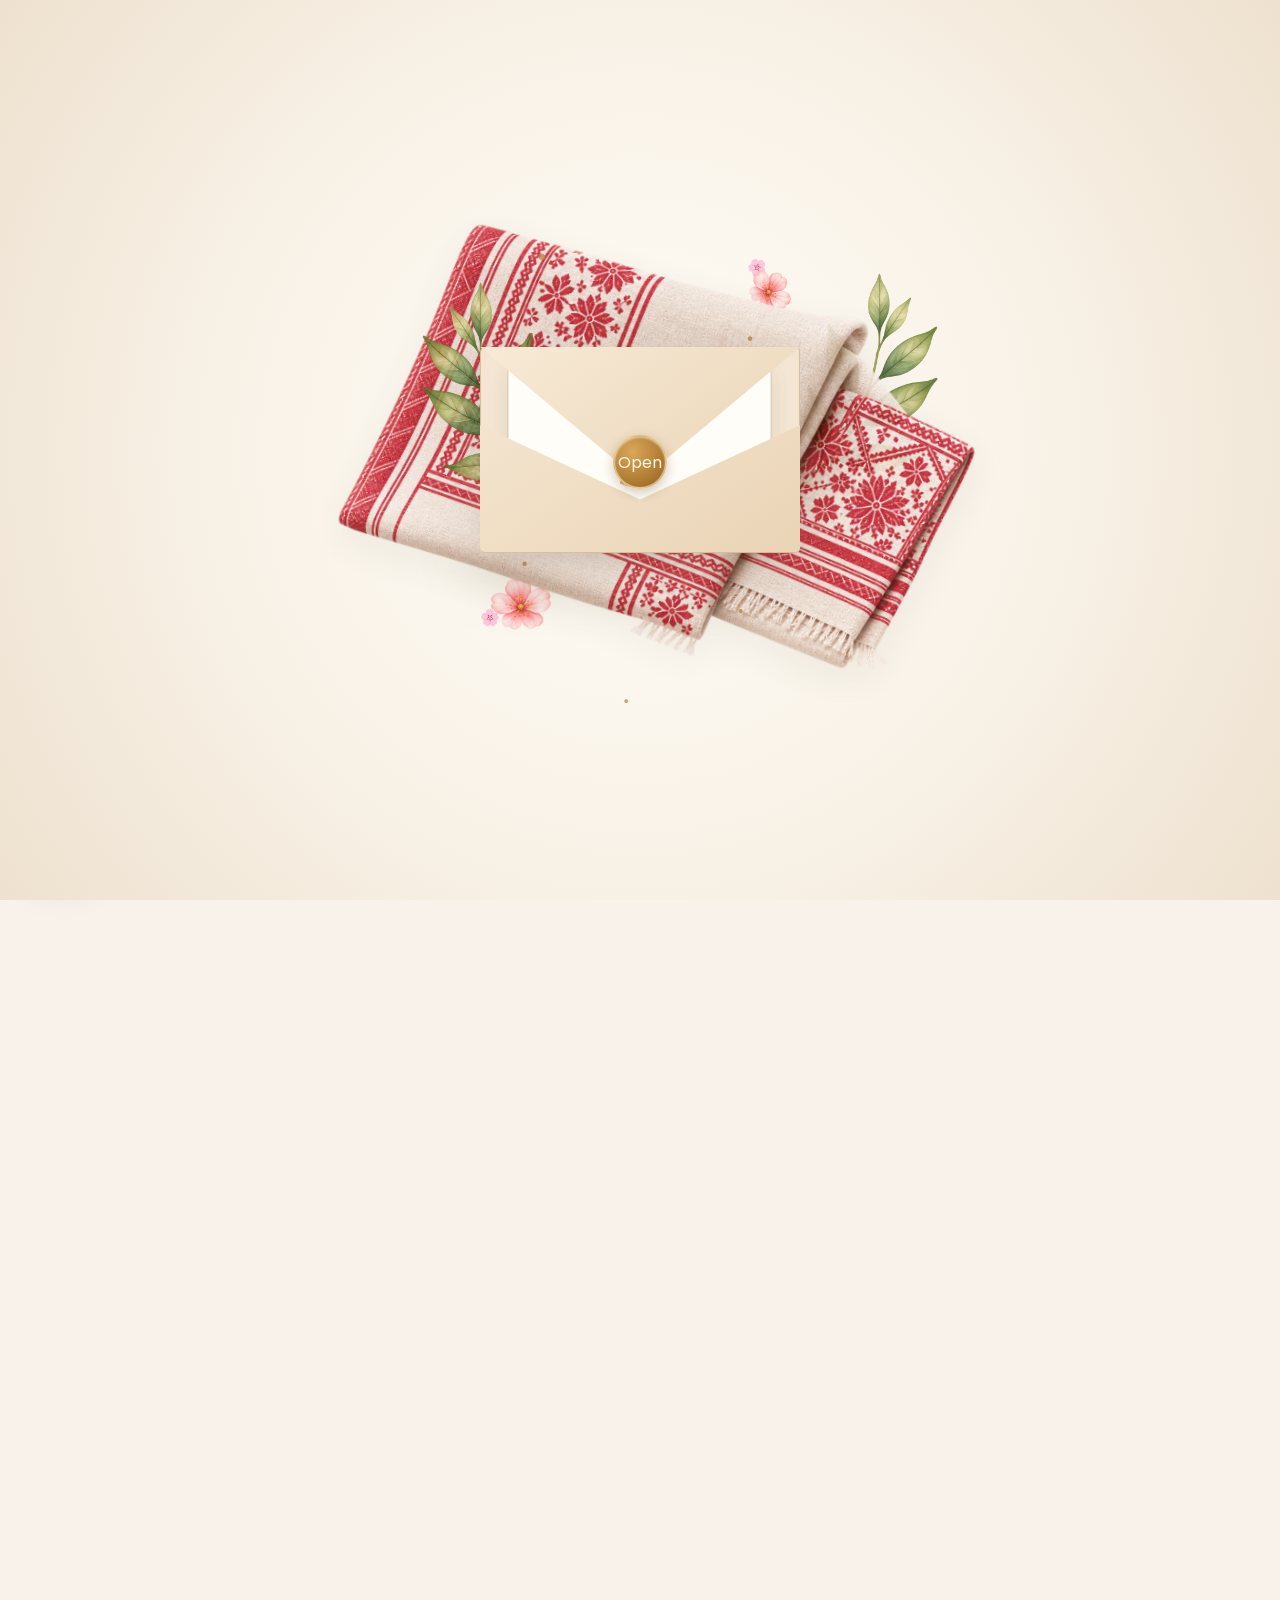
==== commit c089bafe: "Assamese spelling corrected" ====
--- a/index.html
+++ b/index.html
@@ -39,6 +39,7 @@
     <link rel="stylesheet" href="css/countdown.css">
     <link rel="stylesheet" href="css/envelope.css">
     <link rel="stylesheet" href="css/envelope-background.css">
+    <link rel="stylesheet" href="css/rsvp.css">
 
 </head>
 
@@ -671,9 +672,9 @@
             </p>
 
             <p>
-            এনে এটি আঘোণৰ পবিত্ৰ দিনত
+            এনে এটি আঘোণৰ পৱিত্ৰ দিনত
             সমাজক সাক্ষী কৰি
-            "ন পৰিয়াল" হ'বলৈ ওলাইছে
+            "ন-পৰিয়াল" হ'বলৈ ওলাইছে
             দুয়োখন ঘৰৰে সবাতোকৈ সৰু
             আৰু মৰমৰ
             আংগাৰিকা আৰু প্ৰৱাল।
@@ -961,6 +962,227 @@
     </section>
 
 
+    <!-- ==========================================
+        RSVP
+    ========================================== -->
+    
+    <section id="rsvp-section">
+    
+        <button
+            type="button"
+            id="rsvp-open-btn"
+            class="rsvp-open-btn">
+            Tell us you are coming
+        </button>
+    
+    </section>
+    
+    
+    <!-- ==========================================
+        RSVP MODAL
+    ========================================== -->
+    
+    <div
+        id="rsvp-modal"
+        class="rsvp-modal">
+    
+        <div
+            class="rsvp-overlay"
+            id="rsvp-overlay">
+        </div>
+    
+    
+        <div
+            class="rsvp-card"
+            role="dialog"
+            aria-modal="true"
+            aria-labelledby="rsvp-title">
+    
+            <!-- Close -->
+    
+            <button
+                type="button"
+                id="rsvp-close-btn"
+                class="rsvp-close-btn"
+                aria-label="Close RSVP">
+                &times;
+            </button>
+    
+    
+            <!-- Header -->
+    
+            <div class="rsvp-header">
+                <h2 id="rsvp-title">
+                    Will you join us?
+                </h2>
+    
+                <p>
+                    We would love to celebrate
+                    this special day with you.
+                </p>
+    
+            </div>
+    
+    
+            <!-- Form -->
+    
+            <form
+                id="rsvp-form"
+                action="https://script.google.com/macros/s/AKfycbz_8Fp7rzbsDZAOV7ksaMJAyCzr7RSBezsa8YsrFCn6MY7jDpA4ntz_vk9D964ZOf5zCg/exec"
+                method="POST">
+    
+                <!-- Event -->
+    
+                <input
+                    type="hidden"
+                    id="rsvp-event"
+                    name="event">
+    
+    
+                <!-- Name -->
+    
+                <div class="form-group">
+    
+                    <label for="rsvp-name">
+                        Your Name
+                    </label>
+    
+                    <input
+                        type="text"
+                        id="rsvp-name"
+                        name="name"
+                        placeholder="Enter your name"
+                        autocomplete="name"
+                        required>
+    
+                </div>
+    
+    
+                <!-- Attendance -->
+    
+                <div class="form-group">
+    
+                    <label for="rsvp-attendance">
+                        Will you attend?
+                    </label>
+    
+                    <select
+                        id="rsvp-attendance"
+                        name="attendance"
+                        required>
+    
+                        <option value="">
+                            Select an option
+                        </option>
+    
+                        <option value="Yes">
+                            Joyfully Accept
+                        </option>
+    
+                        <option value="No">
+                            Regretfully Decline
+                        </option>
+    
+                    </select>
+    
+                </div>
+
+                <div
+                    class="form-group"
+                    id="event-type-group">
+    
+                    <label for="rsvp-event-type">
+                        To which event you are coming?
+                    </label>
+
+                    <select
+                        id="rsvp-event-type"
+                        name="event_type">
+                        <option value="">
+                            Select an event
+                        </option>
+    
+                        <option value="wedding">
+                            Wedding
+                        </option>
+    
+                        <option value="reception">
+                            Reception
+                        </option>
+
+                        <option value="both">
+                            Both
+                        </option>
+    
+                    </select>
+    
+                </div>
+    
+    
+                <!-- Guests -->
+    
+                <div
+                    class="form-group"
+                    id="guest-count-group">
+    
+                    <label for="rsvp-guests">
+                        Number of Guests
+                    </label>
+    
+                    <select
+                        id="rsvp-guests"
+                        name="guests">
+    
+                        <option value="1">
+                            1 Guest
+                        </option>
+    
+                        <option value="2">
+                            2 Guests
+                        </option>
+    
+                        <option value="3">
+                            3 Guests
+                        </option>
+    
+                        <option value="4">
+                            4 Guests
+                        </option>
+    
+                        <option value="5">
+                            5 Guests
+                        </option>
+    
+                    </select>
+    
+                </div>
+    
+    
+                <!-- Submit -->
+    
+                <button
+                    type="submit"
+                    id="rsvp-submit">
+    
+                    <span id="rsvp-button-text">
+                        Confirm
+                    </span>
+    
+                </button>
+    
+    
+                <!-- Status -->
+    
+                <p
+                    id="rsvp-status"
+                    class="rsvp-status">
+                </p>
+    
+            </form>
+    
+        </div>
+    
+    </div>
 
     <!-- ==================================== -->
     <!-- Footer -->
@@ -996,6 +1218,7 @@
     <script src="js/countdown.js"></script>
     <script src="js/event-mode.js"></script>
     <script src="js/envelope.js"></script>
+    <script src="js/rsvp.js"></script>
 
 </body>
 
--- a/css/style.css
+++ b/css/style.css
@@ -386,7 +386,7 @@
 
 footer h2 {
 
-    font-size: 2.3rem;
+    font-size: 1.8rem;
 
     font-style: italic;
 
--- a/css/responsive.css
+++ b/css/responsive.css
@@ -597,10 +597,6 @@
         font-size: 12px;
         letter-spacing: 1px;
     }
-
-    .launch-leaf {
-        width: 30vw;
-    }
 }
 
 
@@ -687,9 +683,6 @@
         width:60vw;
 
     }
-    .launch-leaf {
-        width: 30vw;
-    }
 
 }
 
--- a/css/envelope.css
+++ b/css/envelope.css
@@ -38,7 +38,7 @@
 .envelope-wrapper {
     position: relative;
 
-    width: min(82vw, 420px);
+    width: min(72vw, 320px);
 
     display: flex;
     flex-direction: column;
@@ -449,7 +449,7 @@
 @media (max-width: 600px) {
 
     .envelope-wrapper {
-        width: 82vw;
+        width: min(65vw, 300px);
     }
 
     .wax-seal {
--- a/css/envelope-background.css
+++ b/css/envelope-background.css
@@ -28,7 +28,7 @@
         translate(-50%, -50%)
         rotate(-3deg);
  
-    opacity: 0.6;
+    opacity: 0.9;
  
     z-index: 3;
  
@@ -48,11 +48,11 @@
  
     pointer-events: none;
  
-    opacity: 0.65;
+    opacity: 0.8;
 }
  
 .flower-1 {
-    right: calc(50% - (min(62vw, 220px)));
+    right: calc(50% - (min(72vw, 320px)/2));
     top: 30%;
     z-index: 2;
  
@@ -65,11 +65,11 @@
 }
  
 .flower-2 {
-    left: calc(50% - (min(62vw, 220px)));
+    left: calc(50% - (min(72vw, 320px)/2));
     bottom: 30%;
     z-index: 2;
  
-    width: min(40vw, 100px);
+    width: min(40vw, 80px);
     height: auto;
     animation:
         launchFlowerFloat
@@ -97,11 +97,11 @@
  
     pointer-events: none;
  
-    opacity: 0.6;
-}
- 
+    opacity: 0.9;
+}
+
 .leaf-1 {
-    left: calc(50% + (min(62vw, 220px)));
+    left: calc(50% + (min(65vw, 300px)/2));
     top: 30%;
     z-index: 2;
 
@@ -112,14 +112,21 @@
 }
 
 .leaf-2 {
-    right: calc(50% + (min(62vw, 220px) - 30px));
-    top: 38%;
+    left: calc(50% - min(65vw, 300px) + min(20vw, 80px));
+    top: 31%;
     z-index: 5;
  
     --rotation:-25deg;
     animation:
         launchLeafFloat
         8s ease-in-out infinite;
+}
+
+@media (max-width: 600px) {
+
+    .launch-leaf {
+        width: min(20vw, 80px);
+    }
 }
  
 @keyframes launchLeafFloat {
--- a/css/rsvp.css
+++ b/css/rsvp.css
@@ -0,0 +1,410 @@
+/* ==========================================
+   RSVP BUTTON
+========================================== */
+ 
+#rsvp-section {
+ 
+    display: flex;
+ 
+    justify-content: center;
+ 
+    align-items: center;
+ 
+    padding: 40px 20px;
+ 
+}
+ 
+ 
+.rsvp-open-btn {
+ 
+    padding: 13px 38px;
+ 
+    border: 3px solid currentColor;
+ 
+    border-radius: 30px;
+ 
+    background: transparent;
+ 
+    color: inherit;
+ 
+    font-family: inherit;
+ 
+    font-size: 15px;
+ 
+    letter-spacing: 1px;
+ 
+    cursor: pointer;
+    color: rgb(134, 68, 101);
+ 
+    transition:
+        background 0.25s ease,
+        color 0.25s ease,
+        transform 0.25s ease;
+}
+ 
+ 
+.rsvp-open-btn:hover {
+ 
+    background: currentColor;
+ 
+    color: white;
+ 
+    transform: translateY(-2px);
+ 
+}
+ 
+ 
+/* ==========================================
+   MODAL
+========================================== */
+ 
+.rsvp-modal {
+ 
+    position: fixed;
+ 
+    inset: 0;
+ 
+    z-index: 9999;
+ 
+    display: flex;
+ 
+    justify-content: center;
+ 
+    align-items: center;
+ 
+    padding: 20px;
+ 
+    visibility: hidden;
+ 
+    opacity: 0;
+ 
+    pointer-events: none;
+ 
+    transition:
+        opacity 0.3s ease,
+        visibility 0.3s ease;
+}
+ 
+ 
+.rsvp-modal.active {
+ 
+    visibility: visible;
+ 
+    opacity: 1;
+ 
+    pointer-events: auto;
+}
+ 
+ 
+/* ==========================================
+   OVERLAY
+========================================== */
+ 
+.rsvp-overlay {
+ 
+    position: absolute;
+ 
+    inset: 0;
+ 
+    background:
+        rgba(0, 0, 0, 0.45);
+ 
+    backdrop-filter:
+        blur(5px);
+ 
+    -webkit-backdrop-filter:
+        blur(5px);
+}
+ 
+ 
+/* ==========================================
+   RSVP CARD
+========================================== */
+ 
+.rsvp-card {
+ 
+    position: relative;
+ 
+    z-index: 2;
+ 
+    width: 100%;
+ 
+    max-width: 460px;
+ 
+    max-height: 90vh;
+ 
+    overflow-y: auto;
+ 
+    padding: 35px;
+ 
+    box-sizing: border-box;
+ 
+    border-radius: 20px;
+ 
+    background:
+        rgba(255, 255, 255, 0.96);
+ 
+    color: #222;
+ 
+    box-shadow:
+        0 20px 60px
+        rgba(0, 0, 0, 0.25);
+ 
+    transform:
+        translateY(20px)
+        scale(0.97);
+ 
+    transition:
+        transform 0.3s ease;
+}
+ 
+ 
+.rsvp-modal.active .rsvp-card {
+ 
+    transform:
+        translateY(0)
+        scale(1);
+}
+ 
+ 
+/* ==========================================
+   CLOSE BUTTON
+========================================== */
+ 
+.rsvp-close-btn {
+ 
+    position: absolute;
+ 
+    top: 12px;
+ 
+    right: 15px;
+ 
+    width: 36px;
+ 
+    height: 36px;
+ 
+    border: none;
+ 
+    border-radius: 50%;
+ 
+    background: transparent;
+ 
+    color: #555;
+ 
+    font-size: 28px;
+ 
+    line-height: 1;
+ 
+    cursor: pointer;
+}
+ 
+ 
+.rsvp-close-btn:hover {
+ 
+    background:
+        rgba(0, 0, 0, 0.06);
+}
+ 
+ 
+/* ==========================================
+   HEADER
+========================================== */
+ 
+.rsvp-header {
+ 
+    text-align: center;
+ 
+    margin-bottom: 28px;
+ 
+}
+ 
+ 
+.rsvp-header .rsvp-label {
+ 
+    margin: 0 0 8px;
+ 
+    font-size: 11px;
+ 
+    letter-spacing: 4px;
+ 
+    text-transform: uppercase;
+ 
+    opacity: 0.6;
+}
+ 
+ 
+.rsvp-header h2 {
+ 
+    margin: 0 0 10px;
+ 
+    font-size: 30px;
+ 
+    font-weight: 500;
+}
+ 
+ 
+.rsvp-header p:last-child {
+ 
+    margin: 0;
+ 
+    font-size: 14px;
+ 
+    line-height: 1.6;
+ 
+    color: #777;
+}
+ 
+ 
+/* ==========================================
+   FORM
+========================================== */
+ 
+#rsvp-form {
+ 
+    display: flex;
+ 
+    flex-direction: column;
+ 
+    gap: 17px;
+}
+ 
+ 
+.form-group {
+ 
+    display: flex;
+ 
+    flex-direction: column;
+ 
+    gap: 7px;
+}
+ 
+ 
+.form-group label {
+ 
+    font-size: 13px;
+ 
+    color: #555;
+}
+ 
+ 
+.form-group input,
+.form-group select {
+ 
+    width: 100%;
+ 
+    box-sizing: border-box;
+ 
+    padding: 13px 14px;
+ 
+    border: 1px solid #ddd;
+ 
+    border-radius: 9px;
+ 
+    background: #fff;
+ 
+    color: #222;
+ 
+    font-family: inherit;
+ 
+    font-size: 14px;
+ 
+    outline: none;
+}
+ 
+ 
+.form-group input:focus,
+.form-group select:focus {
+ 
+    border-color: #999;
+ 
+    box-shadow:
+        0 0 0 3px
+        rgba(0, 0, 0, 0.05);
+}
+ 
+ 
+/* ==========================================
+   SUBMIT
+========================================== */
+ 
+#rsvp-submit {
+ 
+    width: 100%;
+ 
+    margin-top: 5px;
+ 
+    padding: 14px;
+ 
+    border: none;
+ 
+    border-radius: 30px;
+ 
+    background: #222;
+ 
+    color: white;
+ 
+    font-family: inherit;
+ 
+    font-size: 14px;
+ 
+    cursor: pointer;
+ 
+    transition: opacity 0.2s ease;
+}
+ 
+ 
+#rsvp-submit:disabled {
+ 
+    opacity: 0.6;
+ 
+    cursor: wait;
+}
+ 
+ 
+/* ==========================================
+   STATUS
+========================================== */
+ 
+.rsvp-status {
+ 
+    min-height: 20px;
+ 
+    margin: 0;
+ 
+    text-align: center;
+ 
+    font-size: 13px;
+ 
+}
+ 
+ 
+/* ==========================================
+   MOBILE
+========================================== */
+ 
+@media (max-width: 480px) {
+ 
+    .rsvp-modal {
+ 
+        padding: 15px;
+ 
+        align-items: center;
+    }
+ 
+ 
+    .rsvp-card {
+ 
+        padding: 30px 22px;
+ 
+        border-radius: 18px;
+ 
+        max-height: 88vh;
+    }
+ 
+ 
+    .rsvp-header h2 {
+ 
+        font-size: 27px;
+    }
+ 
+}
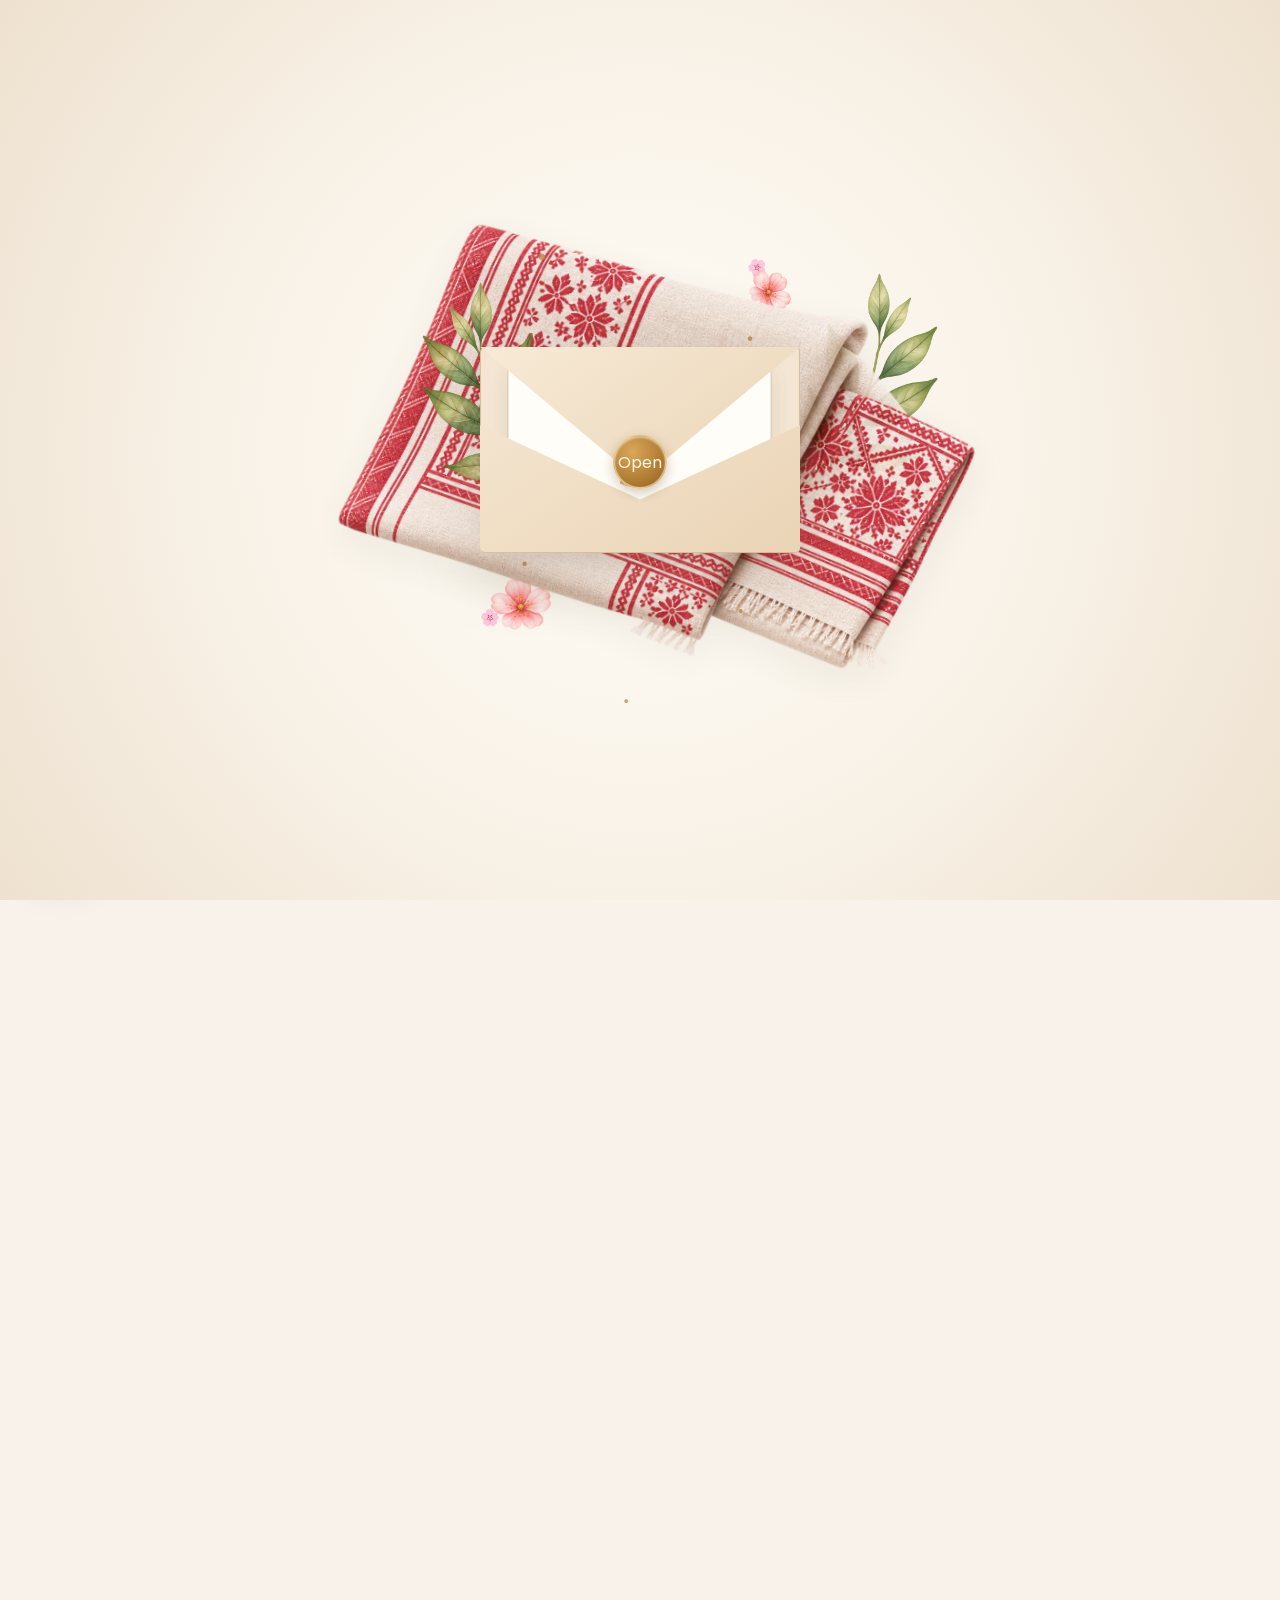
==== commit 3019b064: "Add out story to bottom" ====
--- a/index.html
+++ b/index.html
@@ -1203,6 +1203,12 @@
         </div>
 
     </footer>
+    <div class="story-expand">
+        <button class="story-expand-btn" id="storyExpandBtn">
+            <span class="story-btn-text">Our Story❤</span>
+            <span class="story-btn-arrow">↓</span>
+        </button>
+    </div>
 
 
 
--- a/css/style.css
+++ b/css/style.css
@@ -208,7 +208,7 @@
 
     top: 30px;
 
-    left: 35px;
+    right: 35px;
 
     width: 72px;
 
@@ -259,7 +259,7 @@
 
     top: 30px;
 
-    right: 35px;
+    left: 35px;
 
     width: 72px;
 
@@ -555,7 +555,7 @@
 
     top: 30px;
 
-    right: 35px;
+    left: 35px;
 
     width: 72px;
 
@@ -752,7 +752,7 @@
 
     top: 30px;
 
-    right: 35px;
+    left: 35px;
 
     width: 64px;
 
@@ -1923,4 +1923,95 @@
 .venue-link:active {
 
     transform: scale(.97);
+}
+.story-expand {
+    display: flex;
+    justify-content: center;
+    margin-top: 28px;
+}
+ 
+.story-expand-btn {
+    display: inline-flex;
+    align-items: center;
+    gap: 12px;
+ 
+    padding: 13px 23px;
+ 
+    border: 1px solid rgba(126, 96, 68, 0.35);
+    border-radius: 50px;
+ 
+    background: rgba(255, 252, 247, 0.75);
+ 
+    color: #6f5239;
+ 
+    font-family: inherit;
+    font-size: 15px;
+    font-weight: 500;
+    letter-spacing: 0.06em;
+ 
+    cursor: pointer;
+ 
+    box-shadow:
+        0 5px 18px rgba(90, 60, 35, 0.08);
+ 
+    transition:
+        transform 0.3s ease,
+        box-shadow 0.3s ease,
+        background 0.3s ease;
+}
+ 
+/* Arrow circle */
+.story-btn-arrow {
+    width: 25px;
+    height: 25px;
+ 
+    display: flex;
+    align-items: center;
+    justify-content: center;
+ 
+    border-radius: 50%;
+ 
+    background: rgba(126, 96, 68, 0.1);
+ 
+    font-size: 17px;
+    line-height: 1;
+ 
+    transition:
+        transform 0.35s ease,
+        background 0.3s ease;
+}
+ 
+/* Hover */
+.story-expand-btn:hover {
+    transform: translateY(-3px);
+ 
+    background: rgba(255, 255, 255, 0.95);
+ 
+    box-shadow:
+        0 9px 25px rgba(90, 60, 35, 0.14);
+}
+ 
+.story-expand-btn:hover .story-btn-arrow {
+    transform: translateY(3px);
+    background: rgba(126, 96, 68, 0.16);
+}
+ 
+/* Subtle attention animation */
+.story-expand-btn {
+    animation: storyButtonFloat 2.8s ease-in-out infinite;
+}
+ 
+@keyframes storyButtonFloat {
+    0%, 100% {
+        transform: translateY(0);
+    }
+ 
+    50% {
+        transform: translateY(-3px);
+    }
+}
+ 
+/* Stop floating while interacting */
+.story-expand-btn:hover {
+    animation: none;
 }
--- a/css/responsive.css
+++ b/css/responsive.css
@@ -280,7 +280,7 @@
 
         top: 16px;
 
-        right: 16px;
+        left: 16px;
 
         width: 56px;
 
@@ -318,7 +318,7 @@
 
         top: 16px;
 
-        right: 16px;
+        left: 16px;
 
         width: 56px;
 
@@ -620,21 +620,21 @@
 
     .logo{
 
+        right:16px;
+
+        top:16px;
+
+        width:56px;
+
+        height:56px;
+
+        font-size:1.3rem;
+
+    }
+
+    .menu-btn{
+
         left:16px;
-
-        top:16px;
-
-        width:56px;
-
-        height:56px;
-
-        font-size:1.3rem;
-
-    }
-
-    .menu-btn{
-
-        right:16px;
 
         top:16px;
 
